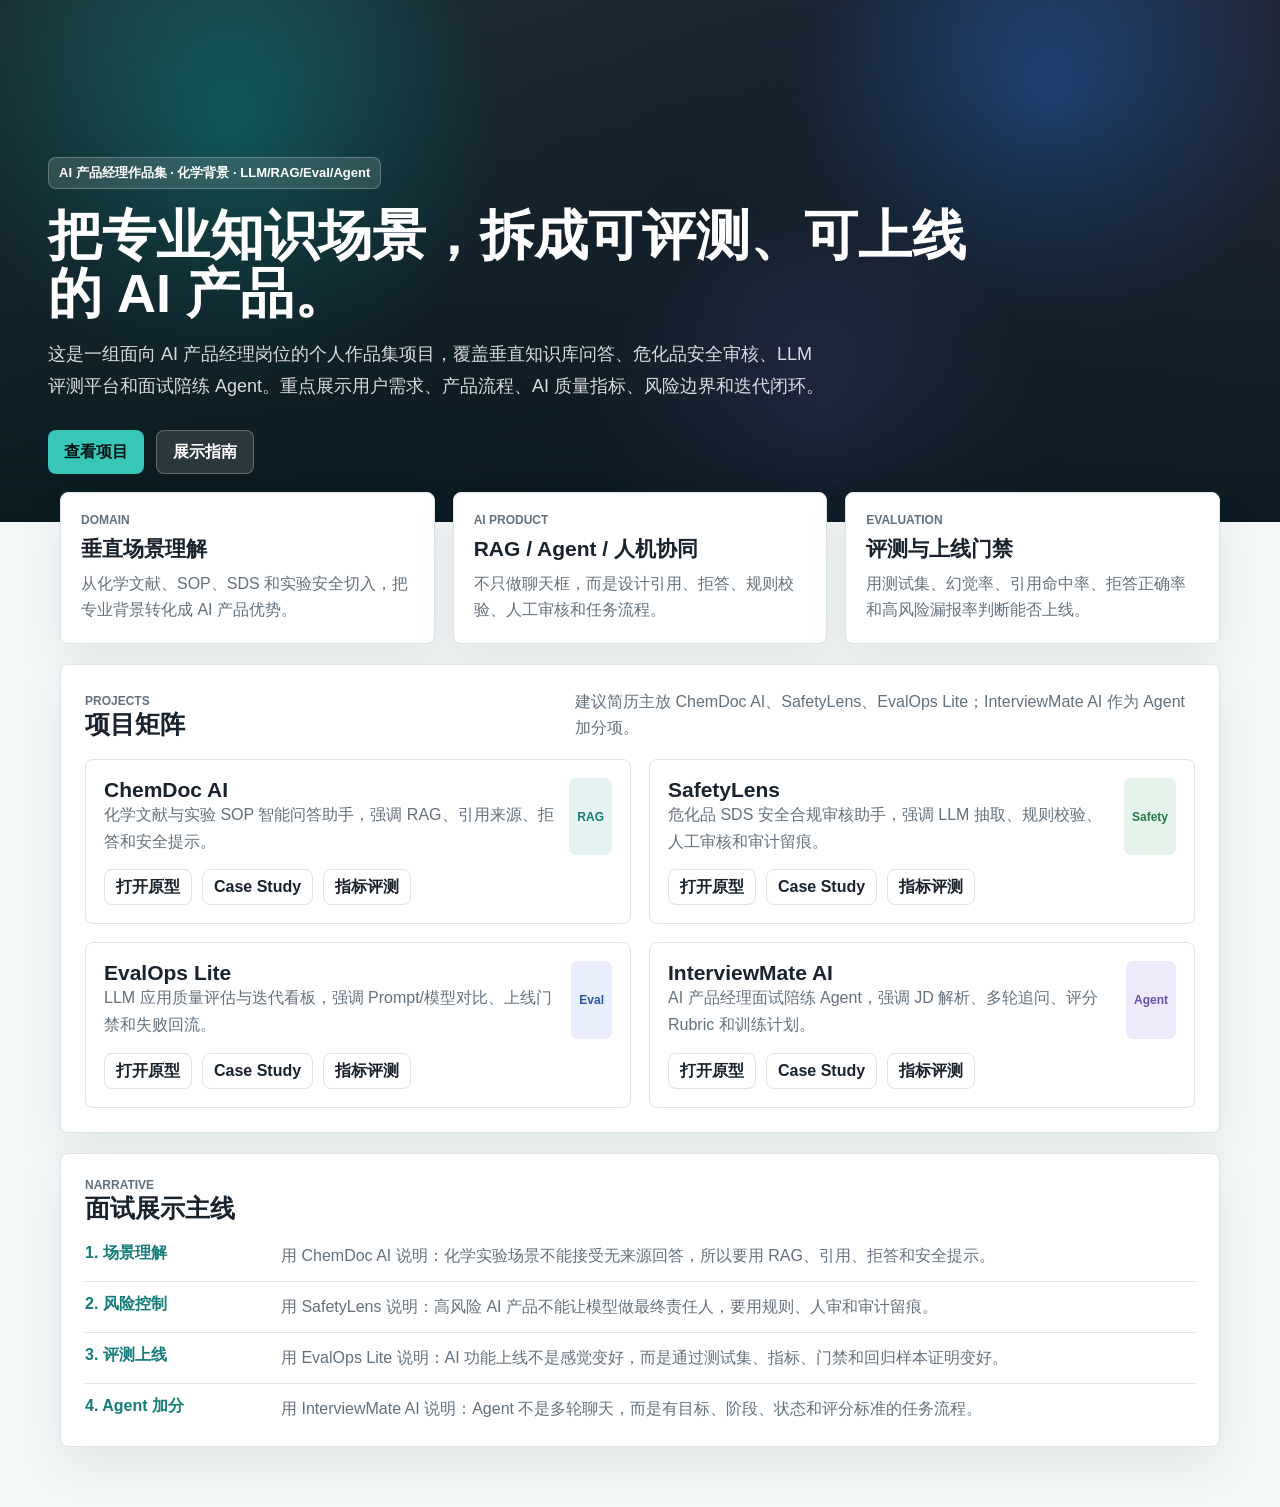
==== index.html @ 28814a7c "Initial AI PM portfolio site" ====
<!doctype html>
<html lang="zh-CN">
  <head>
    <meta charset="utf-8" />
    <meta name="viewport" content="width=device-width, initial-scale=1" />
    <title>AI PM Portfolio</title>
    <style>
      :root {
        --ink: #18232d;
        --muted: #63717d;
        --line: #dce4ea;
        --bg: #f4f7f7;
        --panel: #ffffff;
        --teal: #147d7a;
        --blue: #2857a4;
        --green: #247a4a;
        --violet: #6851a8;
        --amber: #ad6500;
      }

      * {
        box-sizing: border-box;
      }

      body {
        margin: 0;
        color: var(--ink);
        background: var(--bg);
        font-family: Inter, "PingFang SC", "Microsoft YaHei", Arial, sans-serif;
        letter-spacing: 0;
      }

      a {
        color: inherit;
      }

      .hero {
        min-height: 58vh;
        display: grid;
        align-items: end;
        padding: 48px;
        color: #ffffff;
        background:
          linear-gradient(180deg, rgba(9, 26, 31, 0.12), rgba(9, 26, 31, 0.9)),
          radial-gradient(circle at 18% 25%, rgba(20, 125, 122, 0.86), transparent 24%),
          radial-gradient(circle at 82% 18%, rgba(40, 87, 164, 0.78), transparent 22%),
          radial-gradient(circle at 64% 82%, rgba(104, 81, 168, 0.72), transparent 24%),
          linear-gradient(135deg, #1f3338, #1b2634 48%, #2d2b3c);
      }

      .hero-inner {
        width: min(1120px, 100%);
      }

      .badge {
        display: inline-flex;
        min-height: 32px;
        align-items: center;
        border-radius: 8px;
        padding: 0 10px;
        border: 1px solid rgba(255, 255, 255, 0.24);
        background: rgba(255, 255, 255, 0.13);
        font-size: 13px;
        font-weight: 800;
      }

      h1,
      h2,
      h3,
      p {
        margin: 0;
      }

      h1 {
        max-width: 920px;
        margin-top: 18px;
        font-size: 54px;
        line-height: 1.06;
      }

      .lead {
        max-width: 780px;
        margin-top: 16px;
        color: rgba(255, 255, 255, 0.84);
        font-size: 18px;
        line-height: 1.78;
      }

      .hero-actions {
        display: flex;
        flex-wrap: wrap;
        gap: 12px;
        margin-top: 28px;
      }

      .button {
        min-height: 44px;
        display: inline-flex;
        align-items: center;
        justify-content: center;
        border-radius: 8px;
        padding: 0 16px;
        text-decoration: none;
        font-weight: 800;
      }

      .button.primary {
        background: #37c6b7;
        color: #061414;
      }

      .button.secondary {
        background: rgba(255, 255, 255, 0.12);
        border: 1px solid rgba(255, 255, 255, 0.26);
        color: #ffffff;
      }

      .content {
        width: min(1160px, calc(100% - 40px));
        margin: -30px auto 60px;
        display: grid;
        gap: 20px;
      }

      .summary-grid,
      .project-grid {
        display: grid;
        gap: 18px;
      }

      .summary-grid {
        grid-template-columns: repeat(3, minmax(0, 1fr));
      }

      .project-grid {
        grid-template-columns: repeat(2, minmax(0, 1fr));
      }

      .card,
      .section-panel {
        background: var(--panel);
        border: 1px solid var(--line);
        border-radius: 8px;
        box-shadow: 0 18px 45px rgba(31, 45, 61, 0.08);
      }

      .card {
        padding: 20px;
      }

      .label {
        color: var(--muted);
        font-size: 12px;
        font-weight: 900;
        text-transform: uppercase;
      }

      .card strong {
        display: block;
        margin-top: 8px;
        font-size: 21px;
      }

      .card p {
        margin-top: 8px;
        color: var(--muted);
        line-height: 1.62;
      }

      .section-panel {
        padding: 24px;
      }

      .section-head {
        display: flex;
        justify-content: space-between;
        gap: 16px;
        align-items: end;
        margin-bottom: 18px;
      }

      .section-head h2 {
        font-size: 25px;
      }

      .section-head p {
        max-width: 620px;
        color: var(--muted);
        line-height: 1.62;
      }

      .project {
        border: 1px solid var(--line);
        border-radius: 8px;
        padding: 18px;
        display: grid;
        gap: 14px;
      }

      .project h3 {
        font-size: 21px;
      }

      .project p {
        color: var(--muted);
        line-height: 1.68;
      }

      .project-top {
        display: flex;
        justify-content: space-between;
        gap: 12px;
      }

      .pill {
        min-height: 28px;
        display: inline-flex;
        align-items: center;
        border-radius: 7px;
        padding: 0 8px;
        font-size: 12px;
        font-weight: 900;
      }

      .pill.teal { color: var(--teal); background: #e5f4f2; }
      .pill.green { color: var(--green); background: #e5f3eb; }
      .pill.blue { color: var(--blue); background: #e8eefb; }
      .pill.violet { color: var(--violet); background: #eee9fb; }

      .link-row {
        display: flex;
        flex-wrap: wrap;
        gap: 10px;
      }

      .mini-link {
        min-height: 36px;
        display: inline-flex;
        align-items: center;
        border-radius: 8px;
        border: 1px solid var(--line);
        padding: 0 11px;
        text-decoration: none;
        font-weight: 780;
      }

      .mini-link:hover {
        border-color: #8cadf0;
        background: #f2f6ff;
      }

      .timeline {
        display: grid;
        gap: 12px;
      }

      .timeline-row {
        display: grid;
        grid-template-columns: 180px minmax(0, 1fr);
        gap: 16px;
        padding-bottom: 12px;
        border-bottom: 1px solid var(--line);
      }

      .timeline-row:last-child {
        border-bottom: 0;
        padding-bottom: 0;
      }

      .timeline-row strong {
        color: var(--teal);
      }

      .timeline-row p {
        color: var(--muted);
        line-height: 1.62;
      }

      @media (max-width: 900px) {
        .hero {
          padding: 34px 20px;
        }

        h1 {
          font-size: 38px;
        }

        .summary-grid,
        .project-grid {
          grid-template-columns: 1fr;
        }

        .section-head {
          display: grid;
        }
      }

      @media (max-width: 620px) {
        .timeline-row {
          grid-template-columns: 1fr;
        }

        .project-top {
          display: grid;
        }
      }
    </style>
  </head>
  <body>
    <main>
      <section class="hero">
        <div class="hero-inner">
          <div class="badge">AI 产品经理作品集 · 化学背景 · LLM/RAG/Eval/Agent</div>
          <h1>把专业知识场景，拆成可评测、可上线的 AI 产品。</h1>
          <p class="lead">
            这是一组面向 AI 产品经理岗位的个人作品集项目，覆盖垂直知识库问答、危化品安全审核、LLM 评测平台和面试陪练 Agent。重点展示用户需求、产品流程、AI 质量指标、风险边界和迭代闭环。
          </p>
          <div class="hero-actions">
            <a class="button primary" href="#projects">查看项目</a>
            <a class="button secondary" href="./portfolio_presentation_guide.md">展示指南</a>
          </div>
        </div>
      </section>

      <section class="content">
        <div class="summary-grid" aria-label="能力矩阵">
          <article class="card">
            <div class="label">Domain</div>
            <strong>垂直场景理解</strong>
            <p>从化学文献、SOP、SDS 和实验安全切入，把专业背景转化成 AI 产品优势。</p>
          </article>
          <article class="card">
            <div class="label">AI Product</div>
            <strong>RAG / Agent / 人机协同</strong>
            <p>不只做聊天框，而是设计引用、拒答、规则校验、人工审核和任务流程。</p>
          </article>
          <article class="card">
            <div class="label">Evaluation</div>
            <strong>评测与上线门禁</strong>
            <p>用测试集、幻觉率、引用命中率、拒答正确率和高风险漏报率判断能否上线。</p>
          </article>
        </div>

        <section id="projects" class="section-panel">
          <div class="section-head">
            <div>
              <div class="label">Projects</div>
              <h2>项目矩阵</h2>
            </div>
            <p>建议简历主放 ChemDoc AI、SafetyLens、EvalOps Lite；InterviewMate AI 作为 Agent 加分项。</p>
          </div>

          <div class="project-grid">
            <article class="project">
              <div class="project-top">
                <div>
                  <h3>ChemDoc AI</h3>
                  <p>化学文献与实验 SOP 智能问答助手，强调 RAG、引用来源、拒答和安全提示。</p>
                </div>
                <span class="pill teal">RAG</span>
              </div>
              <div class="link-row">
                <a class="mini-link" href="./chemdoc_ai/prototype/">打开原型</a>
                <a class="mini-link" href="./chemdoc_ai/case_study.md">Case Study</a>
                <a class="mini-link" href="./chemdoc_ai/metrics_and_eval.md">指标评测</a>
              </div>
            </article>

            <article class="project">
              <div class="project-top">
                <div>
                  <h3>SafetyLens</h3>
                  <p>危化品 SDS 安全合规审核助手，强调 LLM 抽取、规则校验、人工审核和审计留痕。</p>
                </div>
                <span class="pill green">Safety</span>
              </div>
              <div class="link-row">
                <a class="mini-link" href="./safetylens/prototype/">打开原型</a>
                <a class="mini-link" href="./safetylens/case_study.md">Case Study</a>
                <a class="mini-link" href="./safetylens/metrics_and_eval.md">指标评测</a>
              </div>
            </article>

            <article class="project">
              <div class="project-top">
                <div>
                  <h3>EvalOps Lite</h3>
                  <p>LLM 应用质量评估与迭代看板，强调 Prompt/模型对比、上线门禁和失败回流。</p>
                </div>
                <span class="pill blue">Eval</span>
              </div>
              <div class="link-row">
                <a class="mini-link" href="./evalops_lite/prototype/">打开原型</a>
                <a class="mini-link" href="./evalops_lite/case_study.md">Case Study</a>
                <a class="mini-link" href="./evalops_lite/metrics_and_eval.md">指标评测</a>
              </div>
            </article>

            <article class="project">
              <div class="project-top">
                <div>
                  <h3>InterviewMate AI</h3>
                  <p>AI 产品经理面试陪练 Agent，强调 JD 解析、多轮追问、评分 Rubric 和训练计划。</p>
                </div>
                <span class="pill violet">Agent</span>
              </div>
              <div class="link-row">
                <a class="mini-link" href="./interviewmate_ai/prototype/">打开原型</a>
                <a class="mini-link" href="./interviewmate_ai/case_study.md">Case Study</a>
                <a class="mini-link" href="./interviewmate_ai/metrics_and_eval.md">指标评测</a>
              </div>
            </article>
          </div>
        </section>

        <section class="section-panel">
          <div class="section-head">
            <div>
              <div class="label">Narrative</div>
              <h2>面试展示主线</h2>
            </div>
          </div>
          <div class="timeline">
            <div class="timeline-row">
              <strong>1. 场景理解</strong>
              <p>用 ChemDoc AI 说明：化学实验场景不能接受无来源回答，所以要用 RAG、引用、拒答和安全提示。</p>
            </div>
            <div class="timeline-row">
              <strong>2. 风险控制</strong>
              <p>用 SafetyLens 说明：高风险 AI 产品不能让模型做最终责任人，要用规则、人审和审计留痕。</p>
            </div>
            <div class="timeline-row">
              <strong>3. 评测上线</strong>
              <p>用 EvalOps Lite 说明：AI 功能上线不是感觉变好，而是通过测试集、指标、门禁和回归样本证明变好。</p>
            </div>
            <div class="timeline-row">
              <strong>4. Agent 加分</strong>
              <p>用 InterviewMate AI 说明：Agent 不是多轮聊天，而是有目标、阶段、状态和评分标准的任务流程。</p>
            </div>
          </div>
        </section>
      </section>
    </main>
  </body>
</html>
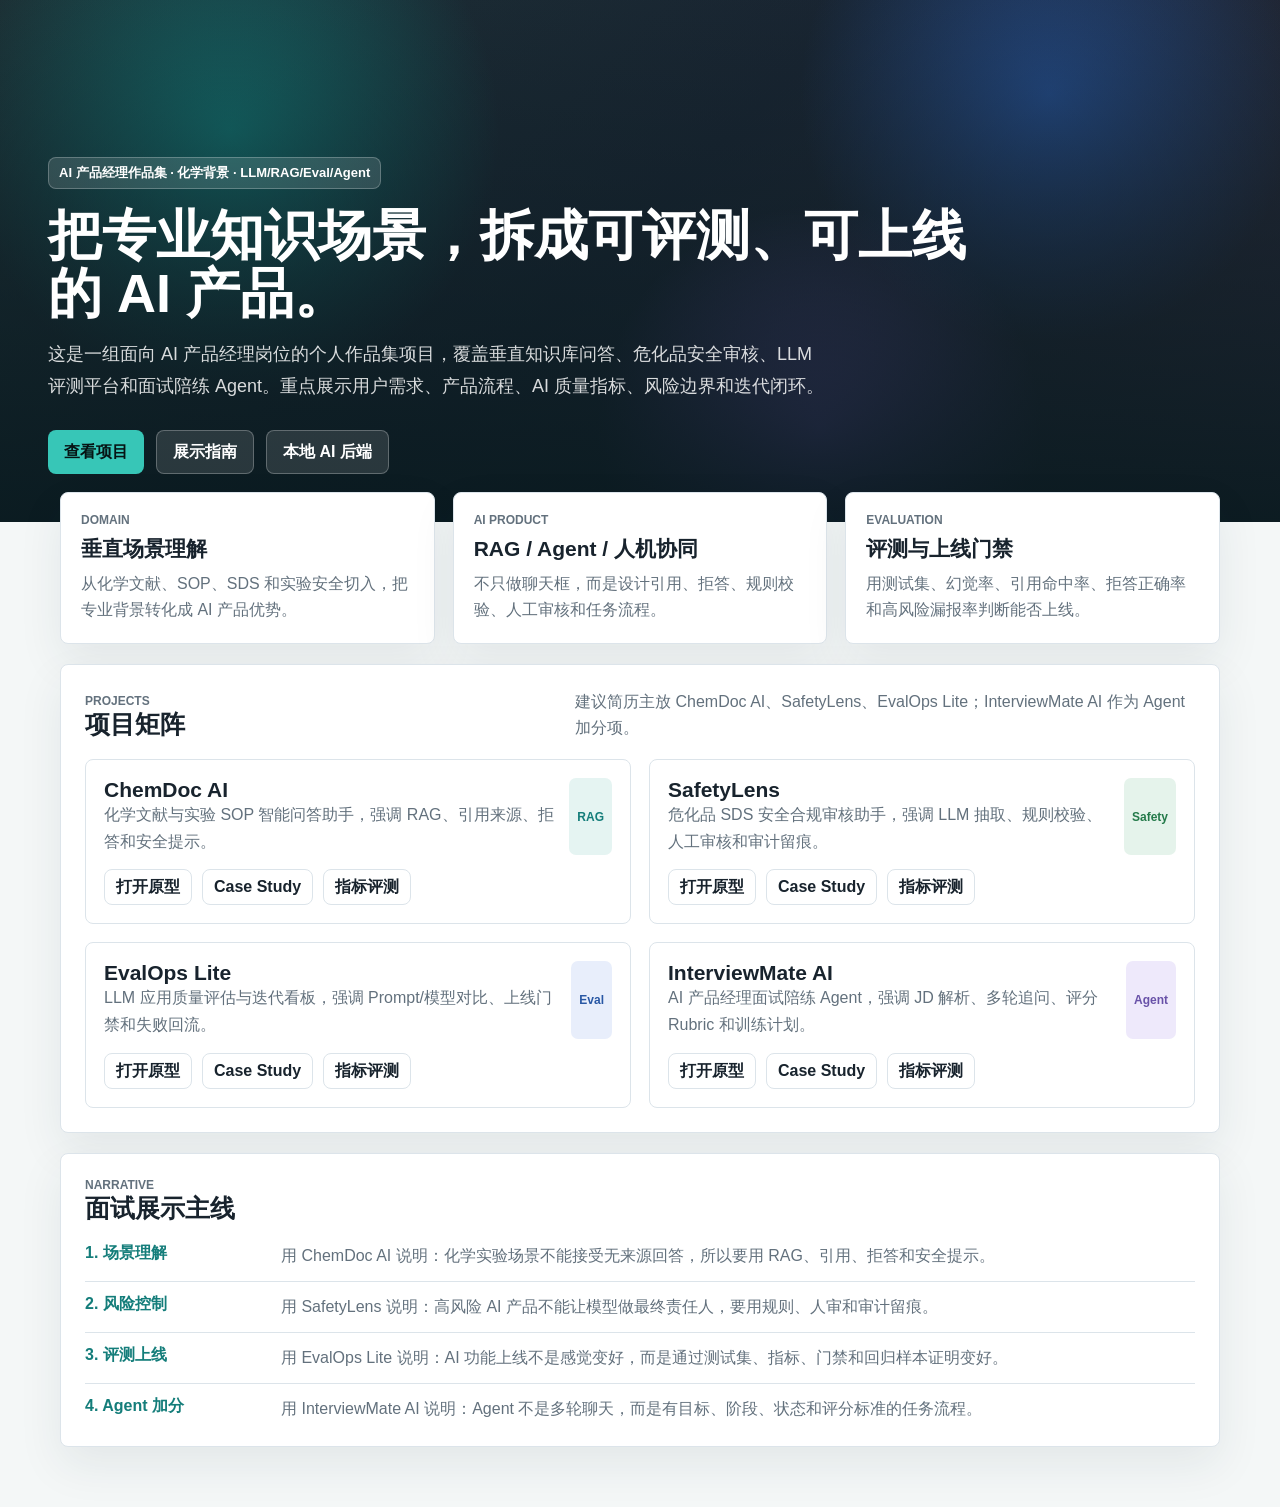
==== commit 6c7b5711: "Add optional local AI backend" ====
--- a/index.html
+++ b/index.html
@@ -318,6 +318,7 @@
           <div class="hero-actions">
             <a class="button primary" href="#projects">查看项目</a>
             <a class="button secondary" href="./portfolio_presentation_guide.md">展示指南</a>
+            <a class="button secondary" href="./backend/README.md">本地 AI 后端</a>
           </div>
         </div>
       </section>
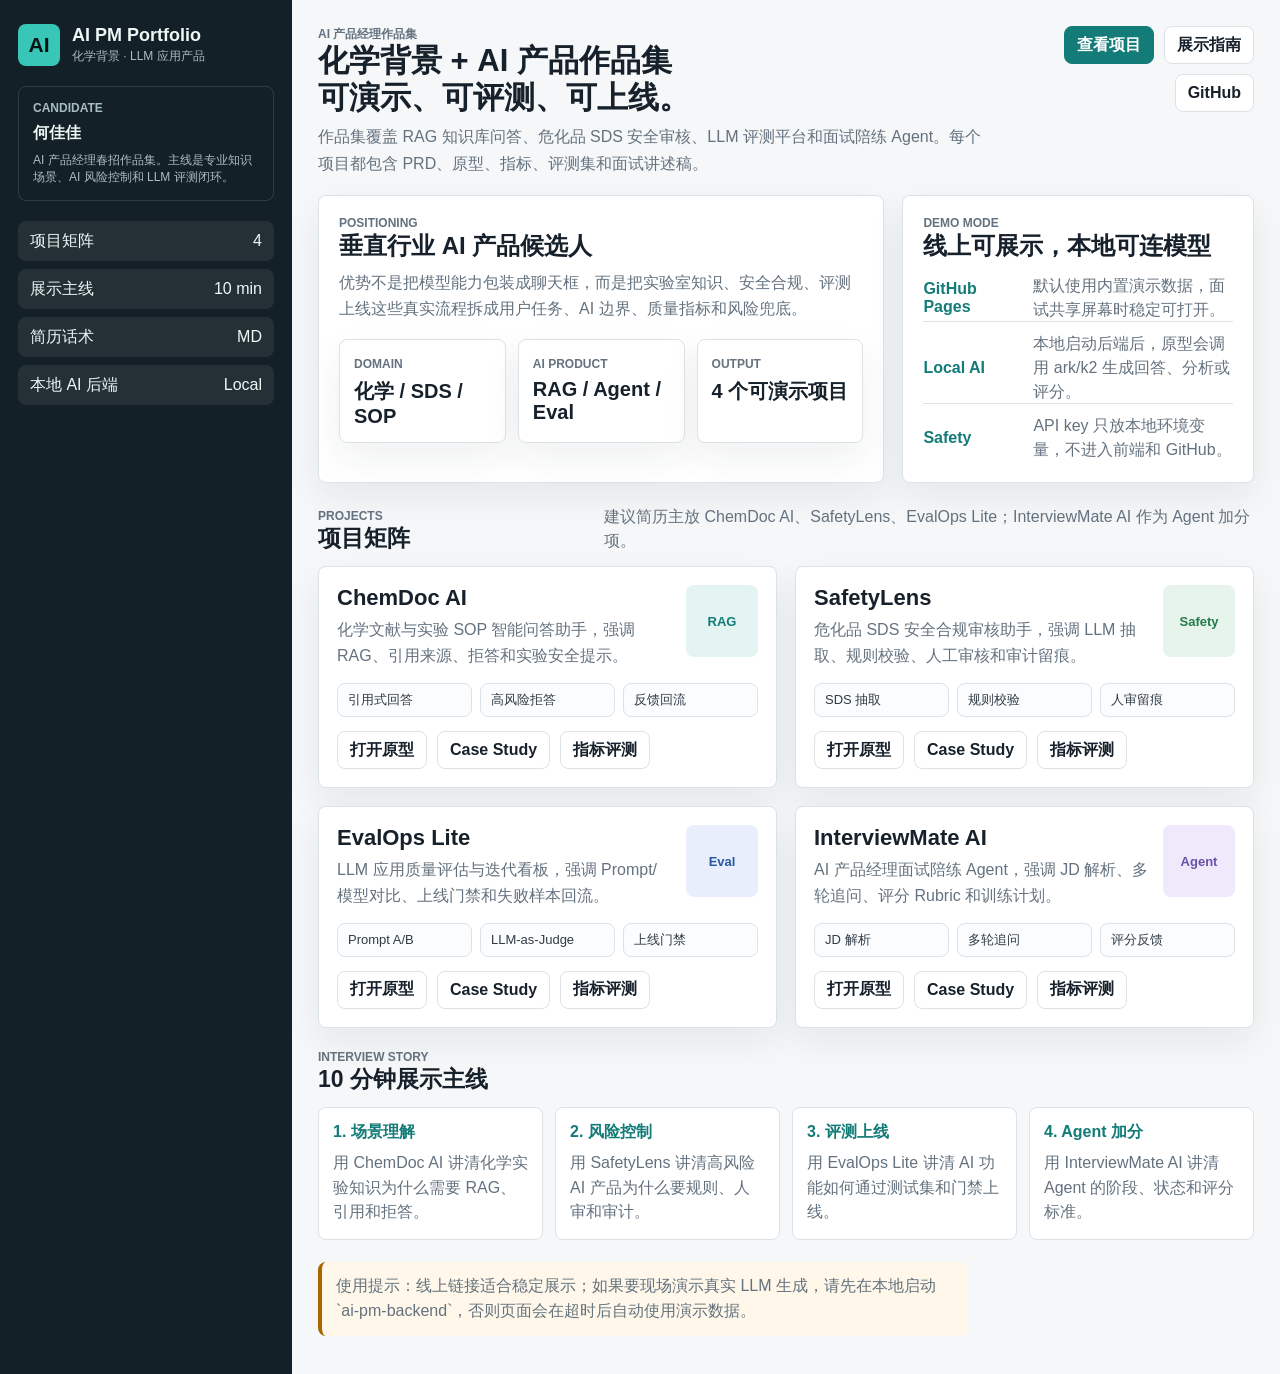
==== commit 530a56a2: "Polish portfolio frontend and AI fallback states" ====
--- a/index.html
+++ b/index.html
@@ -6,16 +6,17 @@
     <title>AI PM Portfolio</title>
     <style>
       :root {
-        --ink: #18232d;
-        --muted: #63717d;
-        --line: #dce4ea;
-        --bg: #f4f7f7;
+        --ink: #17212b;
+        --muted: #64727f;
+        --line: #dbe3e8;
+        --bg: #f5f7f8;
         --panel: #ffffff;
-        --teal: #147d7a;
+        --teal: #137b78;
         --blue: #2857a4;
         --green: #247a4a;
         --violet: #6851a8;
-        --amber: #ad6500;
+        --amber: #a86500;
+        --rose: #b42342;
       }
 
       * {
@@ -32,36 +33,106 @@
 
       a {
         color: inherit;
-      }
-
-      .hero {
-        min-height: 58vh;
-        display: grid;
-        align-items: end;
-        padding: 48px;
-        color: #ffffff;
-        background:
-          linear-gradient(180deg, rgba(9, 26, 31, 0.12), rgba(9, 26, 31, 0.9)),
-          radial-gradient(circle at 18% 25%, rgba(20, 125, 122, 0.86), transparent 24%),
-          radial-gradient(circle at 82% 18%, rgba(40, 87, 164, 0.78), transparent 22%),
-          radial-gradient(circle at 64% 82%, rgba(104, 81, 168, 0.72), transparent 24%),
-          linear-gradient(135deg, #1f3338, #1b2634 48%, #2d2b3c);
-      }
-
-      .hero-inner {
-        width: min(1120px, 100%);
-      }
-
-      .badge {
-        display: inline-flex;
-        min-height: 32px;
+        text-decoration: none;
+      }
+
+      .shell {
+        min-height: 100vh;
+        display: grid;
+        grid-template-columns: 292px minmax(0, 1fr);
+      }
+
+      .sidebar {
+        background: #132027;
+        color: #eef6f5;
+        padding: 24px 18px;
+        display: grid;
+        align-content: start;
+        gap: 20px;
+      }
+
+      .brand {
+        display: flex;
+        gap: 12px;
         align-items: center;
-        border-radius: 8px;
-        padding: 0 10px;
-        border: 1px solid rgba(255, 255, 255, 0.24);
-        background: rgba(255, 255, 255, 0.13);
-        font-size: 13px;
-        font-weight: 800;
+      }
+
+      .brand-mark {
+        width: 42px;
+        height: 42px;
+        border-radius: 8px;
+        display: grid;
+        place-items: center;
+        background: #37c6b7;
+        color: #071414;
+        font-size: 21px;
+        font-weight: 900;
+      }
+
+      .brand strong {
+        display: block;
+        font-size: 18px;
+      }
+
+      .brand span,
+      .sidebar p {
+        color: #a9bdc2;
+        font-size: 12px;
+      }
+
+      .side-card {
+        border: 1px solid rgba(255, 255, 255, 0.13);
+        border-radius: 8px;
+        padding: 14px;
+      }
+
+      .side-card h2 {
+        margin: 8px 0 8px;
+        font-size: 16px;
+      }
+
+      .label {
+        color: var(--muted);
+        font-size: 12px;
+        font-weight: 850;
+        text-transform: uppercase;
+      }
+
+      .sidebar .label {
+        color: #a9bdc2;
+      }
+
+      .side-links {
+        display: grid;
+        gap: 8px;
+      }
+
+      .side-link {
+        min-height: 40px;
+        display: flex;
+        align-items: center;
+        justify-content: space-between;
+        border-radius: 8px;
+        padding: 0 12px;
+        background: rgba(255, 255, 255, 0.07);
+        color: #eef6f5;
+      }
+
+      .side-link:hover {
+        background: rgba(55, 198, 183, 0.18);
+      }
+
+      .main {
+        min-width: 0;
+        padding: 26px;
+      }
+
+      .topbar {
+        display: flex;
+        justify-content: space-between;
+        align-items: flex-start;
+        gap: 18px;
+        margin-bottom: 18px;
       }
 
       h1,
@@ -72,160 +143,204 @@
       }
 
       h1 {
-        max-width: 920px;
-        margin-top: 18px;
-        font-size: 54px;
-        line-height: 1.06;
-      }
-
-      .lead {
+        font-size: 31px;
+        line-height: 1.18;
+        max-width: 820px;
+      }
+
+      h1 span {
+        display: block;
+      }
+
+      .subtitle {
         max-width: 780px;
-        margin-top: 16px;
-        color: rgba(255, 255, 255, 0.84);
-        font-size: 18px;
-        line-height: 1.78;
-      }
-
-      .hero-actions {
+        margin-top: 8px;
+        color: var(--muted);
+        line-height: 1.65;
+      }
+
+      .actions {
         display: flex;
         flex-wrap: wrap;
-        gap: 12px;
-        margin-top: 28px;
-      }
-
-      .button {
-        min-height: 44px;
+        gap: 10px;
+        justify-content: flex-end;
+      }
+
+      .button,
+      .mini-link {
+        min-height: 38px;
         display: inline-flex;
         align-items: center;
         justify-content: center;
-        border-radius: 8px;
-        padding: 0 16px;
-        text-decoration: none;
-        font-weight: 800;
+        border: 1px solid var(--line);
+        border-radius: 8px;
+        padding: 0 12px;
+        background: var(--panel);
+        font-weight: 760;
       }
 
       .button.primary {
-        background: #37c6b7;
-        color: #061414;
-      }
-
-      .button.secondary {
-        background: rgba(255, 255, 255, 0.12);
-        border: 1px solid rgba(255, 255, 255, 0.26);
+        background: var(--teal);
+        border-color: var(--teal);
         color: #ffffff;
       }
 
-      .content {
-        width: min(1160px, calc(100% - 40px));
-        margin: -30px auto 60px;
-        display: grid;
-        gap: 20px;
-      }
-
-      .summary-grid,
-      .project-grid {
+      .button:hover,
+      .mini-link:hover {
+        border-color: #8fcac5;
+        background: #f0fbfa;
+      }
+
+      .grid {
         display: grid;
         gap: 18px;
       }
 
-      .summary-grid {
-        grid-template-columns: repeat(3, minmax(0, 1fr));
-      }
-
-      .project-grid {
-        grid-template-columns: repeat(2, minmax(0, 1fr));
-      }
-
-      .card,
-      .section-panel {
+      .overview {
+        grid-template-columns: 1.45fr 0.9fr;
+        align-items: stretch;
+      }
+
+      .panel,
+      .project-card,
+      .metric-card {
         background: var(--panel);
         border: 1px solid var(--line);
         border-radius: 8px;
-        box-shadow: 0 18px 45px rgba(31, 45, 61, 0.08);
-      }
-
-      .card {
+        box-shadow: 0 14px 36px rgba(31, 45, 61, 0.07);
+      }
+
+      .panel {
         padding: 20px;
       }
 
-      .label {
+      .profile-line {
+        display: grid;
+        grid-template-columns: repeat(3, minmax(0, 1fr));
+        gap: 12px;
+        margin-top: 16px;
+      }
+
+      .metric-card {
+        padding: 14px;
+      }
+
+      .metric-card strong {
+        display: block;
+        margin-top: 6px;
+        font-size: 20px;
+      }
+
+      .metric-card span {
         color: var(--muted);
         font-size: 12px;
-        font-weight: 900;
+        font-weight: 850;
         text-transform: uppercase;
       }
 
-      .card strong {
-        display: block;
-        margin-top: 8px;
-        font-size: 21px;
-      }
-
-      .card p {
-        margin-top: 8px;
+      .status-list {
+        display: grid;
+        gap: 10px;
+        margin-top: 12px;
+      }
+
+      .status-row {
+        display: grid;
+        grid-template-columns: 98px minmax(0, 1fr);
+        gap: 12px;
+        min-height: 42px;
+        align-items: center;
+        border-bottom: 1px solid var(--line);
+      }
+
+      .status-row:last-child {
+        border-bottom: 0;
+      }
+
+      .status-row strong {
+        color: var(--teal);
+      }
+
+      .status-row p {
         color: var(--muted);
-        line-height: 1.62;
-      }
-
-      .section-panel {
-        padding: 24px;
+        line-height: 1.48;
       }
 
       .section-head {
         display: flex;
         justify-content: space-between;
-        gap: 16px;
         align-items: end;
-        margin-bottom: 18px;
+        gap: 18px;
+        margin: 22px 0 12px;
       }
 
       .section-head h2 {
-        font-size: 25px;
+        font-size: 23px;
       }
 
       .section-head p {
-        max-width: 620px;
+        max-width: 650px;
+        color: var(--muted);
+        line-height: 1.55;
+      }
+
+      .project-grid {
+        grid-template-columns: repeat(2, minmax(0, 1fr));
+      }
+
+      .project-card {
+        padding: 18px;
+        display: grid;
+        gap: 14px;
+      }
+
+      .project-top {
+        display: grid;
+        grid-template-columns: minmax(0, 1fr) 72px;
+        gap: 14px;
+      }
+
+      .project-card h3 {
+        font-size: 22px;
+      }
+
+      .project-card p {
         color: var(--muted);
         line-height: 1.62;
-      }
-
-      .project {
+        margin-top: 6px;
+      }
+
+      .badge {
+        height: 72px;
+        border-radius: 8px;
+        display: grid;
+        place-items: center;
+        font-size: 13px;
+        font-weight: 900;
+      }
+
+      .badge.teal { color: var(--teal); background: #e3f4f2; }
+      .badge.green { color: var(--green); background: #e6f4ec; }
+      .badge.blue { color: var(--blue); background: #e8eefb; }
+      .badge.violet { color: var(--violet); background: #eee9fb; }
+
+      .feature-list {
+        display: grid;
+        grid-template-columns: repeat(3, minmax(0, 1fr));
+        gap: 8px;
+      }
+
+      .feature {
+        min-height: 34px;
         border: 1px solid var(--line);
         border-radius: 8px;
-        padding: 18px;
-        display: grid;
-        gap: 14px;
-      }
-
-      .project h3 {
-        font-size: 21px;
-      }
-
-      .project p {
-        color: var(--muted);
-        line-height: 1.68;
-      }
-
-      .project-top {
         display: flex;
-        justify-content: space-between;
-        gap: 12px;
-      }
-
-      .pill {
-        min-height: 28px;
-        display: inline-flex;
         align-items: center;
-        border-radius: 7px;
-        padding: 0 8px;
-        font-size: 12px;
-        font-weight: 900;
-      }
-
-      .pill.teal { color: var(--teal); background: #e5f4f2; }
-      .pill.green { color: var(--green); background: #e5f3eb; }
-      .pill.blue { color: var(--blue); background: #e8eefb; }
-      .pill.violet { color: var(--violet); background: #eee9fb; }
+        padding: 0 10px;
+        color: #2f3b45;
+        background: #fbfcfd;
+        font-size: 13px;
+      }
 
       .link-row {
         display: flex;
@@ -233,116 +348,173 @@
         gap: 10px;
       }
 
-      .mini-link {
-        min-height: 36px;
-        display: inline-flex;
-        align-items: center;
-        border-radius: 8px;
+      .demo-note {
+        border-left: 4px solid var(--amber);
+        background: #fff8ea;
+        color: #624000;
+        padding: 12px 14px;
+        border-radius: 8px;
+        line-height: 1.55;
+      }
+
+      .narrative {
+        display: grid;
+        grid-template-columns: repeat(4, minmax(0, 1fr));
+        gap: 12px;
+      }
+
+      .step {
         border: 1px solid var(--line);
-        padding: 0 11px;
-        text-decoration: none;
-        font-weight: 780;
-      }
-
-      .mini-link:hover {
-        border-color: #8cadf0;
-        background: #f2f6ff;
-      }
-
-      .timeline {
-        display: grid;
-        gap: 12px;
-      }
-
-      .timeline-row {
-        display: grid;
-        grid-template-columns: 180px minmax(0, 1fr);
-        gap: 16px;
-        padding-bottom: 12px;
-        border-bottom: 1px solid var(--line);
-      }
-
-      .timeline-row:last-child {
-        border-bottom: 0;
-        padding-bottom: 0;
-      }
-
-      .timeline-row strong {
+        border-radius: 8px;
+        padding: 14px;
+        background: var(--panel);
+      }
+
+      .step strong {
+        display: block;
         color: var(--teal);
-      }
-
-      .timeline-row p {
+        margin-bottom: 8px;
+      }
+
+      .step p {
         color: var(--muted);
-        line-height: 1.62;
-      }
-
-      @media (max-width: 900px) {
-        .hero {
-          padding: 34px 20px;
-        }
-
-        h1 {
-          font-size: 38px;
-        }
-
-        .summary-grid,
-        .project-grid {
+        line-height: 1.55;
+      }
+
+      @media (max-width: 1080px) {
+        .shell {
           grid-template-columns: 1fr;
         }
 
+        .sidebar {
+          display: none;
+        }
+
+        .overview,
+        .project-grid,
+        .narrative {
+          grid-template-columns: 1fr;
+        }
+      }
+
+      @media (max-width: 680px) {
+        .main {
+          padding: 18px;
+        }
+
+        .topbar,
         .section-head {
           display: grid;
         }
-      }
-
-      @media (max-width: 620px) {
-        .timeline-row {
+
+        .actions {
+          justify-content: flex-start;
+        }
+
+        h1 {
+          font-size: 26px;
+        }
+
+        .profile-line,
+        .feature-list {
           grid-template-columns: 1fr;
         }
 
         .project-top {
-          display: grid;
+          grid-template-columns: 1fr;
+        }
+
+        .badge {
+          height: 42px;
         }
       }
     </style>
   </head>
   <body>
-    <main>
-      <section class="hero">
-        <div class="hero-inner">
-          <div class="badge">AI 产品经理作品集 · 化学背景 · LLM/RAG/Eval/Agent</div>
-          <h1>把专业知识场景，拆成可评测、可上线的 AI 产品。</h1>
-          <p class="lead">
-            这是一组面向 AI 产品经理岗位的个人作品集项目，覆盖垂直知识库问答、危化品安全审核、LLM 评测平台和面试陪练 Agent。重点展示用户需求、产品流程、AI 质量指标、风险边界和迭代闭环。
-          </p>
-          <div class="hero-actions">
-            <a class="button primary" href="#projects">查看项目</a>
-            <a class="button secondary" href="./portfolio_presentation_guide.md">展示指南</a>
-            <a class="button secondary" href="./backend/README.md">本地 AI 后端</a>
+    <div class="shell">
+      <aside class="sidebar">
+        <div class="brand">
+          <div class="brand-mark">AI</div>
+          <div>
+            <strong>AI PM Portfolio</strong>
+            <span>化学背景 · LLM 应用产品</span>
           </div>
         </div>
-      </section>
-
-      <section class="content">
-        <div class="summary-grid" aria-label="能力矩阵">
-          <article class="card">
-            <div class="label">Domain</div>
-            <strong>垂直场景理解</strong>
-            <p>从化学文献、SOP、SDS 和实验安全切入，把专业背景转化成 AI 产品优势。</p>
+
+        <section class="side-card">
+          <div class="label">Candidate</div>
+          <h2>何佳佳</h2>
+          <p>AI 产品经理春招作品集。主线是专业知识场景、AI 风险控制和 LLM 评测闭环。</p>
+        </section>
+
+        <nav class="side-links" aria-label="项目导航">
+          <a class="side-link" href="#projects">项目矩阵 <span>4</span></a>
+          <a class="side-link" href="#story">展示主线 <span>10 min</span></a>
+          <a class="side-link" href="./resume_snippets.md">简历话术 <span>MD</span></a>
+          <a class="side-link" href="./backend/README.md">本地 AI 后端 <span>Local</span></a>
+        </nav>
+      </aside>
+
+      <main class="main">
+        <header class="topbar">
+          <div>
+            <div class="label">AI 产品经理作品集</div>
+            <h1>化学背景 + AI 产品作品集<span>可演示、可评测、可上线。</span></h1>
+            <p class="subtitle">
+              作品集覆盖 RAG 知识库问答、危化品 SDS 安全审核、LLM 评测平台和面试陪练 Agent。每个项目都包含 PRD、原型、指标、评测集和面试讲述稿。
+            </p>
+          </div>
+          <div class="actions">
+            <a class="button primary" href="#projects">查看项目</a>
+            <a class="button" href="./portfolio_presentation_guide.md">展示指南</a>
+            <a class="button" href="https://github.com/betep114511/ai-pm-portfolio">GitHub</a>
+          </div>
+        </header>
+
+        <section class="grid overview">
+          <article class="panel">
+            <div class="label">Positioning</div>
+            <h2>垂直行业 AI 产品候选人</h2>
+            <p class="subtitle">
+              优势不是把模型能力包装成聊天框，而是把实验室知识、安全合规、评测上线这些真实流程拆成用户任务、AI 边界、质量指标和风险兜底。
+            </p>
+            <div class="profile-line">
+              <div class="metric-card">
+                <span>Domain</span>
+                <strong>化学 / SDS / SOP</strong>
+              </div>
+              <div class="metric-card">
+                <span>AI Product</span>
+                <strong>RAG / Agent / Eval</strong>
+              </div>
+              <div class="metric-card">
+                <span>Output</span>
+                <strong>4 个可演示项目</strong>
+              </div>
+            </div>
           </article>
-          <article class="card">
-            <div class="label">AI Product</div>
-            <strong>RAG / Agent / 人机协同</strong>
-            <p>不只做聊天框，而是设计引用、拒答、规则校验、人工审核和任务流程。</p>
+
+          <article class="panel">
+            <div class="label">Demo Mode</div>
+            <h2>线上可展示，本地可连模型</h2>
+            <div class="status-list">
+              <div class="status-row">
+                <strong>GitHub Pages</strong>
+                <p>默认使用内置演示数据，面试共享屏幕时稳定可打开。</p>
+              </div>
+              <div class="status-row">
+                <strong>Local AI</strong>
+                <p>本地启动后端后，原型会调用 ark/k2 生成回答、分析或评分。</p>
+              </div>
+              <div class="status-row">
+                <strong>Safety</strong>
+                <p>API key 只放本地环境变量，不进入前端和 GitHub。</p>
+              </div>
+            </div>
           </article>
-          <article class="card">
-            <div class="label">Evaluation</div>
-            <strong>评测与上线门禁</strong>
-            <p>用测试集、幻觉率、引用命中率、拒答正确率和高风险漏报率判断能否上线。</p>
-          </article>
-        </div>
-
-        <section id="projects" class="section-panel">
+        </section>
+
+        <section id="projects">
           <div class="section-head">
             <div>
               <div class="label">Projects</div>
@@ -351,14 +523,19 @@
             <p>建议简历主放 ChemDoc AI、SafetyLens、EvalOps Lite；InterviewMate AI 作为 Agent 加分项。</p>
           </div>
 
-          <div class="project-grid">
-            <article class="project">
+          <div class="grid project-grid">
+            <article class="project-card">
               <div class="project-top">
                 <div>
                   <h3>ChemDoc AI</h3>
-                  <p>化学文献与实验 SOP 智能问答助手，强调 RAG、引用来源、拒答和安全提示。</p>
+                  <p>化学文献与实验 SOP 智能问答助手，强调 RAG、引用来源、拒答和实验安全提示。</p>
                 </div>
-                <span class="pill teal">RAG</span>
+                <div class="badge teal">RAG</div>
+              </div>
+              <div class="feature-list">
+                <div class="feature">引用式回答</div>
+                <div class="feature">高风险拒答</div>
+                <div class="feature">反馈回流</div>
               </div>
               <div class="link-row">
                 <a class="mini-link" href="./chemdoc_ai/prototype/">打开原型</a>
@@ -367,13 +544,18 @@
               </div>
             </article>
 
-            <article class="project">
+            <article class="project-card">
               <div class="project-top">
                 <div>
                   <h3>SafetyLens</h3>
                   <p>危化品 SDS 安全合规审核助手，强调 LLM 抽取、规则校验、人工审核和审计留痕。</p>
                 </div>
-                <span class="pill green">Safety</span>
+                <div class="badge green">Safety</div>
+              </div>
+              <div class="feature-list">
+                <div class="feature">SDS 抽取</div>
+                <div class="feature">规则校验</div>
+                <div class="feature">人审留痕</div>
               </div>
               <div class="link-row">
                 <a class="mini-link" href="./safetylens/prototype/">打开原型</a>
@@ -382,13 +564,18 @@
               </div>
             </article>
 
-            <article class="project">
+            <article class="project-card">
               <div class="project-top">
                 <div>
                   <h3>EvalOps Lite</h3>
-                  <p>LLM 应用质量评估与迭代看板，强调 Prompt/模型对比、上线门禁和失败回流。</p>
+                  <p>LLM 应用质量评估与迭代看板，强调 Prompt/模型对比、上线门禁和失败样本回流。</p>
                 </div>
-                <span class="pill blue">Eval</span>
+                <div class="badge blue">Eval</div>
+              </div>
+              <div class="feature-list">
+                <div class="feature">Prompt A/B</div>
+                <div class="feature">LLM-as-Judge</div>
+                <div class="feature">上线门禁</div>
               </div>
               <div class="link-row">
                 <a class="mini-link" href="./evalops_lite/prototype/">打开原型</a>
@@ -397,13 +584,18 @@
               </div>
             </article>
 
-            <article class="project">
+            <article class="project-card">
               <div class="project-top">
                 <div>
                   <h3>InterviewMate AI</h3>
                   <p>AI 产品经理面试陪练 Agent，强调 JD 解析、多轮追问、评分 Rubric 和训练计划。</p>
                 </div>
-                <span class="pill violet">Agent</span>
+                <div class="badge violet">Agent</div>
+              </div>
+              <div class="feature-list">
+                <div class="feature">JD 解析</div>
+                <div class="feature">多轮追问</div>
+                <div class="feature">评分反馈</div>
               </div>
               <div class="link-row">
                 <a class="mini-link" href="./interviewmate_ai/prototype/">打开原型</a>
@@ -414,33 +606,39 @@
           </div>
         </section>
 
-        <section class="section-panel">
+        <section id="story">
           <div class="section-head">
             <div>
-              <div class="label">Narrative</div>
-              <h2>面试展示主线</h2>
+              <div class="label">Interview Story</div>
+              <h2>10 分钟展示主线</h2>
             </div>
           </div>
-          <div class="timeline">
-            <div class="timeline-row">
+          <div class="narrative">
+            <div class="step">
               <strong>1. 场景理解</strong>
-              <p>用 ChemDoc AI 说明：化学实验场景不能接受无来源回答，所以要用 RAG、引用、拒答和安全提示。</p>
-            </div>
-            <div class="timeline-row">
+              <p>用 ChemDoc AI 讲清化学实验知识为什么需要 RAG、引用和拒答。</p>
+            </div>
+            <div class="step">
               <strong>2. 风险控制</strong>
-              <p>用 SafetyLens 说明：高风险 AI 产品不能让模型做最终责任人，要用规则、人审和审计留痕。</p>
-            </div>
-            <div class="timeline-row">
+              <p>用 SafetyLens 讲清高风险 AI 产品为什么要规则、人审和审计。</p>
+            </div>
+            <div class="step">
               <strong>3. 评测上线</strong>
-              <p>用 EvalOps Lite 说明：AI 功能上线不是感觉变好，而是通过测试集、指标、门禁和回归样本证明变好。</p>
-            </div>
-            <div class="timeline-row">
+              <p>用 EvalOps Lite 讲清 AI 功能如何通过测试集和门禁上线。</p>
+            </div>
+            <div class="step">
               <strong>4. Agent 加分</strong>
-              <p>用 InterviewMate AI 说明：Agent 不是多轮聊天，而是有目标、阶段、状态和评分标准的任务流程。</p>
+              <p>用 InterviewMate AI 讲清 Agent 的阶段、状态和评分标准。</p>
             </div>
           </div>
         </section>
-      </section>
-    </main>
+
+        <section class="section-head">
+          <p class="demo-note">
+            使用提示：线上链接适合稳定展示；如果要现场演示真实 LLM 生成，请先在本地启动 `ai-pm-backend`，否则页面会在超时后自动使用演示数据。
+          </p>
+        </section>
+      </main>
+    </div>
   </body>
 </html>
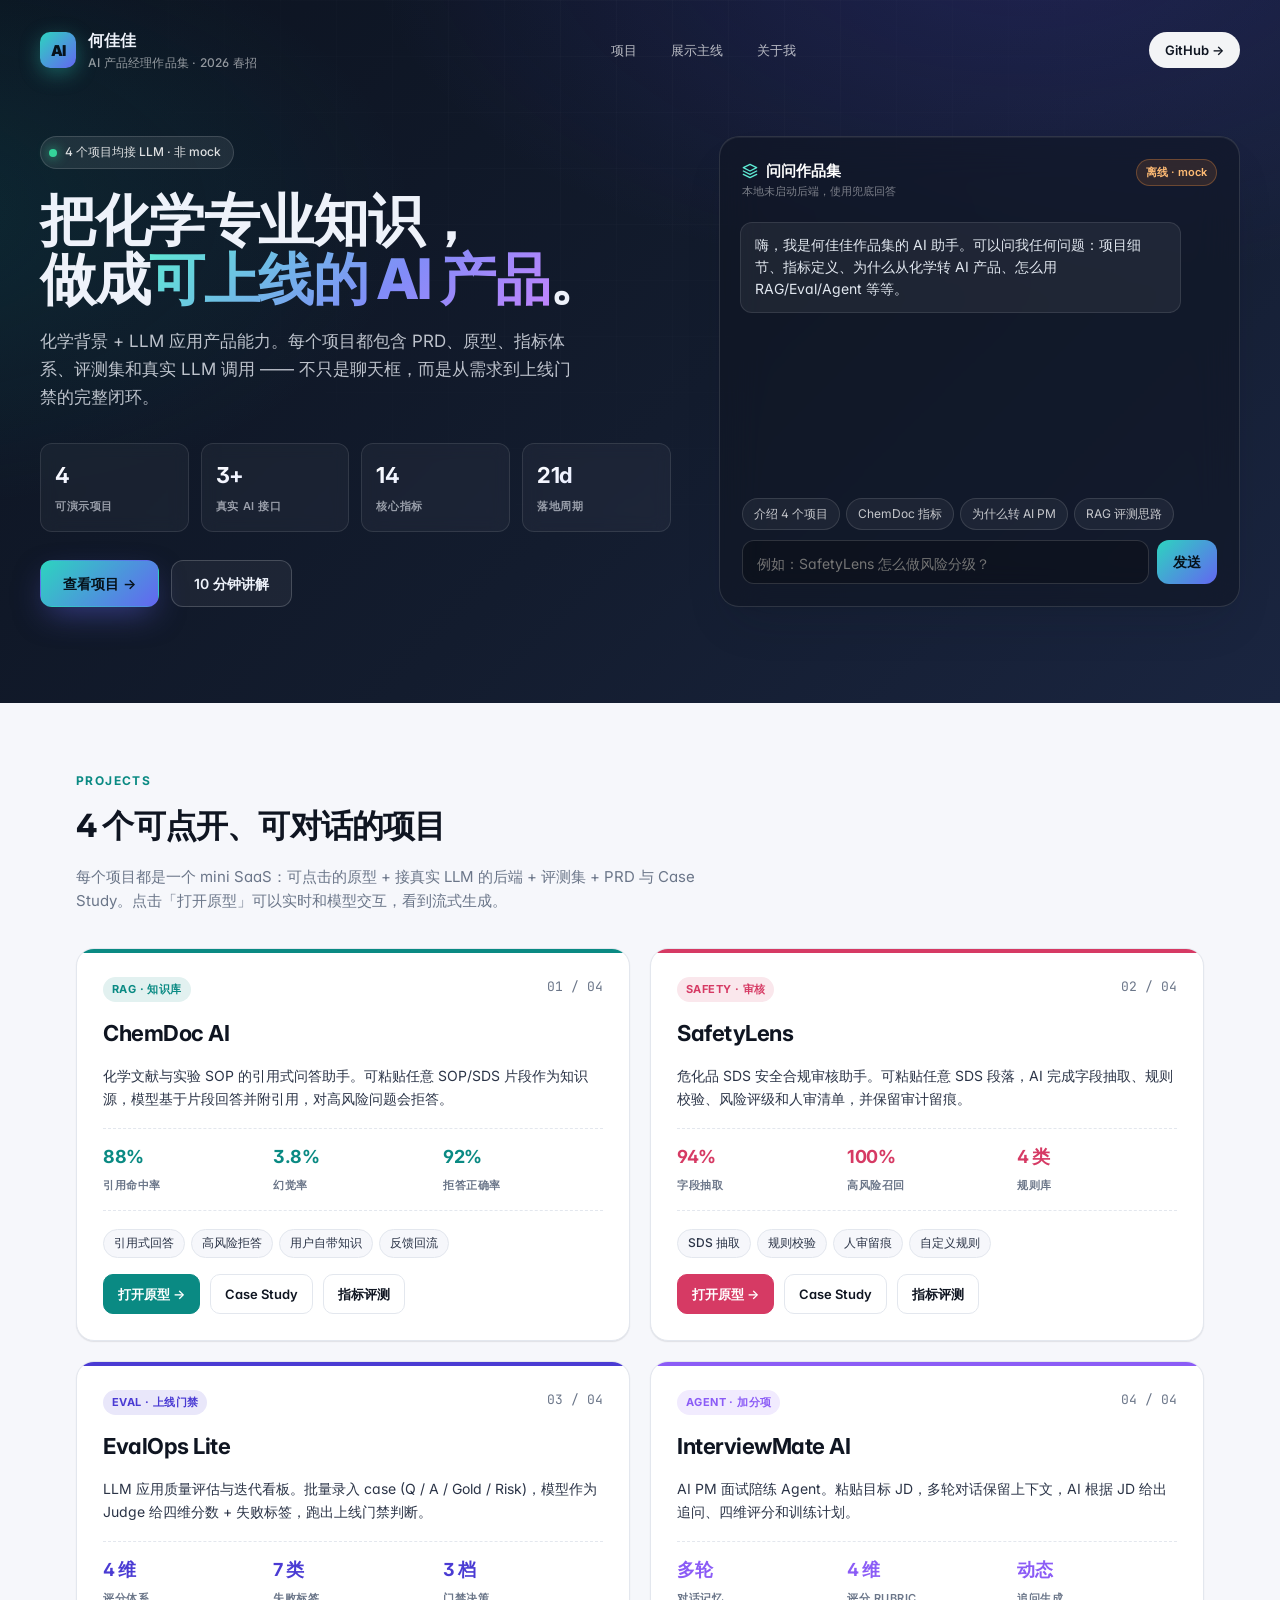
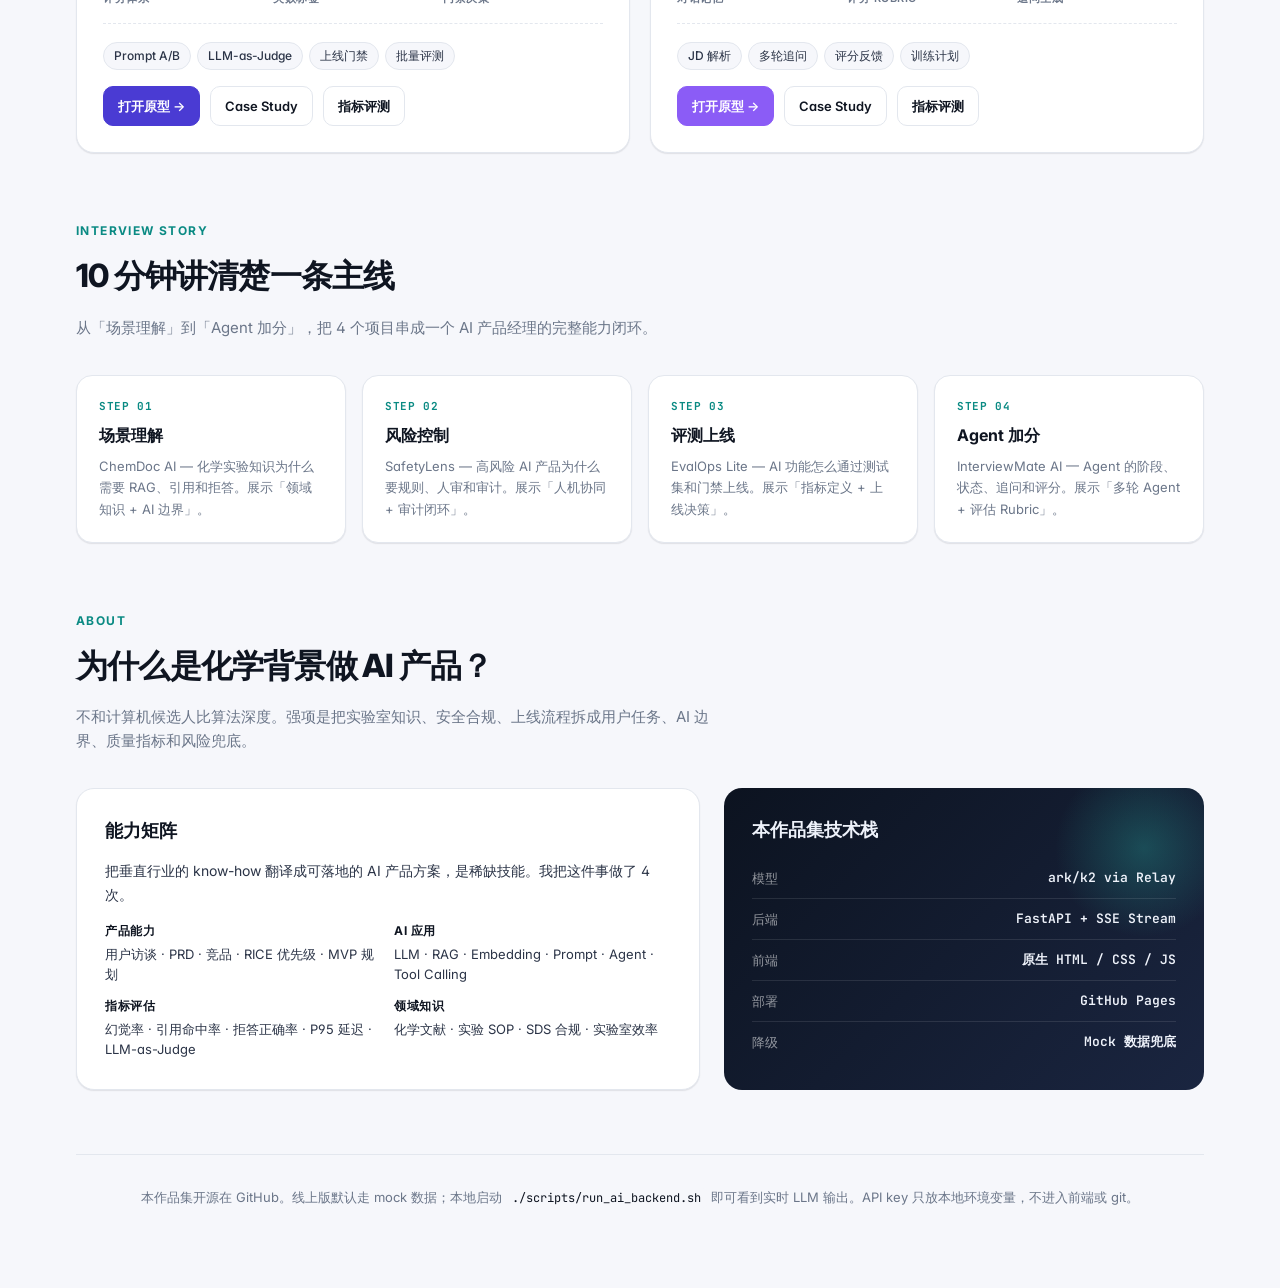
==== commit 17112c33: "Overhaul portfolio UI and wire real LLM end-to-end - Backend: add streaming SSE endpoints (portfolio" ====
--- a/index.html
+++ b/index.html
@@ -3,642 +3,1016 @@
   <head>
     <meta charset="utf-8" />
     <meta name="viewport" content="width=device-width, initial-scale=1" />
-    <title>AI PM Portfolio</title>
+    <title>何佳佳 · AI 产品经理作品集</title>
+    <meta name="description" content="化学背景转 AI 产品的作品集 — RAG、Eval、Agent、安全审核，每个项目都接真实 LLM。" />
+    <link rel="preconnect" href="https://fonts.googleapis.com" />
+    <link rel="preconnect" href="https://fonts.gstatic.com" crossorigin />
+    <link href="https://fonts.googleapis.com/css2?family=Inter:wght@400;500;600;700;800&family=JetBrains+Mono:wght@400;600&display=swap" rel="stylesheet" />
     <style>
       :root {
-        --ink: #17212b;
-        --muted: #64727f;
-        --line: #dbe3e8;
-        --bg: #f5f7f8;
+        --ink: #0f1521;
+        --ink-soft: #2b3447;
+        --muted: #6b7689;
+        --line: #e3e7ee;
+        --line-strong: #c9d0dc;
+        --bg: #f6f7fb;
         --panel: #ffffff;
-        --teal: #137b78;
-        --blue: #2857a4;
-        --green: #247a4a;
-        --violet: #6851a8;
-        --amber: #a86500;
-        --rose: #b42342;
-      }
-
-      * {
-        box-sizing: border-box;
-      }
-
+        --teal: #0a8a83;
+        --teal-deep: #04645f;
+        --blue: #1e4fd1;
+        --indigo: #4a3bd3;
+        --rose: #d63a64;
+        --amber: #b87000;
+        --green: #0d8a4e;
+        --grad-start: #0f2027;
+        --grad-mid: #203a43;
+        --grad-end: #2c5364;
+        --accent-glow: 0 0 60px rgba(10, 138, 131, 0.25);
+        --shadow-sm: 0 1px 2px rgba(15, 21, 33, 0.04), 0 1px 1px rgba(15, 21, 33, 0.06);
+        --shadow-md: 0 8px 24px -8px rgba(15, 21, 33, 0.12), 0 2px 6px rgba(15, 21, 33, 0.04);
+        --shadow-lg: 0 24px 48px -16px rgba(15, 21, 33, 0.18), 0 8px 16px -8px rgba(15, 21, 33, 0.08);
+      }
+
+      * { box-sizing: border-box; }
+      html { scroll-behavior: smooth; }
       body {
         margin: 0;
+        background: var(--bg);
         color: var(--ink);
-        background: var(--bg);
-        font-family: Inter, "PingFang SC", "Microsoft YaHei", Arial, sans-serif;
-        letter-spacing: 0;
-      }
-
-      a {
-        color: inherit;
-        text-decoration: none;
-      }
-
-      .shell {
-        min-height: 100vh;
-        display: grid;
-        grid-template-columns: 292px minmax(0, 1fr);
-      }
-
-      .sidebar {
-        background: #132027;
-        color: #eef6f5;
-        padding: 24px 18px;
-        display: grid;
-        align-content: start;
-        gap: 20px;
-      }
-
-      .brand {
-        display: flex;
-        gap: 12px;
-        align-items: center;
-      }
-
-      .brand-mark {
-        width: 42px;
-        height: 42px;
-        border-radius: 8px;
-        display: grid;
-        place-items: center;
-        background: #37c6b7;
-        color: #071414;
-        font-size: 21px;
-        font-weight: 900;
-      }
-
-      .brand strong {
-        display: block;
-        font-size: 18px;
-      }
-
-      .brand span,
-      .sidebar p {
-        color: #a9bdc2;
-        font-size: 12px;
-      }
-
-      .side-card {
-        border: 1px solid rgba(255, 255, 255, 0.13);
-        border-radius: 8px;
-        padding: 14px;
-      }
-
-      .side-card h2 {
-        margin: 8px 0 8px;
-        font-size: 16px;
-      }
-
-      .label {
-        color: var(--muted);
-        font-size: 12px;
-        font-weight: 850;
-        text-transform: uppercase;
-      }
-
-      .sidebar .label {
-        color: #a9bdc2;
-      }
-
-      .side-links {
-        display: grid;
-        gap: 8px;
-      }
-
-      .side-link {
-        min-height: 40px;
+        font-family: Inter, "PingFang SC", "Microsoft YaHei", system-ui, sans-serif;
+        font-feature-settings: "ss01", "cv11";
+        -webkit-font-smoothing: antialiased;
+        line-height: 1.55;
+      }
+      a { color: inherit; text-decoration: none; }
+      button { font: inherit; cursor: pointer; }
+
+      /* ============ Hero ============ */
+      .hero {
+        position: relative;
+        overflow: hidden;
+        background: radial-gradient(1100px 600px at 80% -10%, rgba(74, 59, 211, 0.22), transparent 60%),
+                    radial-gradient(900px 500px at -10% 30%, rgba(10, 138, 131, 0.18), transparent 60%),
+                    linear-gradient(135deg, #0c1320 0%, #131c2e 55%, #1a2540 100%);
+        color: #eef2fa;
+        padding: 28px 36px 96px;
+      }
+      .hero::before {
+        content: "";
+        position: absolute;
+        inset: 0;
+        background-image:
+          linear-gradient(rgba(255, 255, 255, 0.04) 1px, transparent 1px),
+          linear-gradient(90deg, rgba(255, 255, 255, 0.04) 1px, transparent 1px);
+        background-size: 56px 56px;
+        mask-image: radial-gradient(ellipse at 50% 0%, #000 0%, transparent 70%);
+        opacity: 0.5;
+        pointer-events: none;
+      }
+      .nav-bar {
         display: flex;
         align-items: center;
         justify-content: space-between;
-        border-radius: 8px;
-        padding: 0 12px;
-        background: rgba(255, 255, 255, 0.07);
-        color: #eef6f5;
-      }
-
-      .side-link:hover {
-        background: rgba(55, 198, 183, 0.18);
-      }
-
-      .main {
-        min-width: 0;
-        padding: 26px;
-      }
-
-      .topbar {
+        max-width: 1200px;
+        margin: 0 auto;
+        position: relative;
+        z-index: 2;
+      }
+      .logo {
         display: flex;
-        justify-content: space-between;
-        align-items: flex-start;
-        gap: 18px;
-        margin-bottom: 18px;
-      }
-
-      h1,
-      h2,
-      h3,
-      p {
-        margin: 0;
-      }
-
-      h1 {
-        font-size: 31px;
-        line-height: 1.18;
-        max-width: 820px;
-      }
-
-      h1 span {
+        align-items: center;
+        gap: 12px;
+        font-weight: 700;
+        letter-spacing: 0.2px;
+      }
+      .logo-mark {
+        width: 36px; height: 36px;
+        border-radius: 10px;
+        display: grid; place-items: center;
+        background: linear-gradient(135deg, #2dd4bf 0%, #6366f1 100%);
+        color: #06121b;
+        font-weight: 900;
+        font-size: 15px;
+        letter-spacing: -0.5px;
+        box-shadow: 0 6px 20px rgba(45, 212, 191, 0.35);
+      }
+      .logo small { color: rgba(255,255,255,0.55); font-weight: 500; font-size: 12px; display: block; margin-top: 1px; }
+      .nav-links { display: flex; gap: 6px; }
+      .nav-link {
+        padding: 7px 14px;
+        border-radius: 999px;
+        font-size: 13px;
+        font-weight: 500;
+        color: rgba(255,255,255,0.7);
+        transition: all .18s ease;
+      }
+      .nav-link:hover { background: rgba(255,255,255,0.08); color: #fff; }
+      .nav-cta {
+        padding: 8px 16px;
+        border-radius: 999px;
+        background: rgba(255,255,255,0.95);
+        color: #0f1521;
+        font-weight: 600;
+        font-size: 13px;
+      }
+
+      .hero-grid {
+        max-width: 1200px;
+        margin: 64px auto 0;
+        display: grid;
+        grid-template-columns: 1.15fr 0.95fr;
+        gap: 48px;
+        position: relative;
+        z-index: 2;
+      }
+      .hero-left .badge-row {
+        display: inline-flex; align-items: center; gap: 8px;
+        padding: 6px 12px 6px 8px;
+        background: rgba(255,255,255,0.08);
+        border: 1px solid rgba(255,255,255,0.14);
+        border-radius: 999px;
+        font-size: 12px;
+        color: rgba(255,255,255,0.85);
+        font-weight: 500;
+      }
+      .badge-dot { width: 8px; height: 8px; border-radius: 50%; background: #34d399; box-shadow: 0 0 12px #34d399; animation: pulse 2s infinite; }
+      @keyframes pulse {
+        0%, 100% { opacity: 1; }
+        50% { opacity: 0.45; }
+      }
+      .hero-headline {
+        font-size: clamp(36px, 4.8vw, 56px);
+        font-weight: 800;
+        letter-spacing: -1.4px;
+        line-height: 1.05;
+        margin: 22px 0 18px;
+      }
+      .hero-headline em {
+        font-style: normal;
+        background: linear-gradient(135deg, #5eead4 0%, #818cf8 60%, #c084fc 100%);
+        -webkit-background-clip: text;
+        background-clip: text;
+        color: transparent;
+      }
+      .hero-sub {
+        font-size: 17px;
+        line-height: 1.65;
+        max-width: 540px;
+        color: rgba(238,242,250,0.78);
+      }
+      .hero-stats {
+        margin-top: 32px;
+        display: grid;
+        grid-template-columns: repeat(4, 1fr);
+        gap: 12px;
+      }
+      .stat {
+        padding: 14px 14px;
+        border-radius: 12px;
+        background: rgba(255,255,255,0.04);
+        border: 1px solid rgba(255,255,255,0.10);
+        backdrop-filter: blur(8px);
+      }
+      .stat strong {
         display: block;
-      }
-
-      .subtitle {
-        max-width: 780px;
-        margin-top: 8px;
-        color: var(--muted);
-        line-height: 1.65;
-      }
-
-      .actions {
+        font-size: 22px;
+        font-weight: 700;
+        letter-spacing: -0.5px;
+        background: linear-gradient(135deg, #fff 0%, #c7d2fe 100%);
+        -webkit-background-clip: text;
+        background-clip: text;
+        color: transparent;
+      }
+      .stat span {
+        font-size: 11px;
+        color: rgba(238,242,250,0.6);
+        text-transform: uppercase;
+        letter-spacing: 0.6px;
+        font-weight: 600;
+      }
+      .hero-cta {
+        margin-top: 28px;
         display: flex;
+        gap: 12px;
         flex-wrap: wrap;
-        gap: 10px;
-        justify-content: flex-end;
-      }
-
-      .button,
-      .mini-link {
-        min-height: 38px;
+      }
+      .btn {
+        padding: 12px 22px;
+        border-radius: 12px;
+        font-weight: 600;
+        font-size: 14px;
+        border: 1px solid transparent;
+        transition: all .18s ease;
         display: inline-flex;
         align-items: center;
-        justify-content: center;
+        gap: 8px;
+      }
+      .btn-primary {
+        background: linear-gradient(135deg, #2dd4bf 0%, #6366f1 100%);
+        color: #06121b;
+        box-shadow: 0 12px 32px -8px rgba(99, 102, 241, 0.5);
+      }
+      .btn-primary:hover { transform: translateY(-1px); box-shadow: 0 16px 36px -8px rgba(99, 102, 241, 0.6); }
+      .btn-ghost {
+        background: rgba(255,255,255,0.05);
+        border-color: rgba(255,255,255,0.18);
+        color: #eef2fa;
+      }
+      .btn-ghost:hover { background: rgba(255,255,255,0.10); }
+
+      /* ============ Hero right: live AI assistant ============ */
+      .ask-card {
+        background: rgba(15, 21, 33, 0.55);
+        border: 1px solid rgba(255,255,255,0.12);
+        border-radius: 20px;
+        padding: 22px;
+        backdrop-filter: blur(20px);
+        box-shadow: var(--shadow-lg), inset 0 1px 0 rgba(255,255,255,0.06);
+        display: flex;
+        flex-direction: column;
+        min-height: 380px;
+        position: relative;
+      }
+      .ask-head {
+        display: flex; justify-content: space-between; align-items: flex-start; gap: 12px;
+        margin-bottom: 14px;
+      }
+      .ask-title {
+        font-size: 15px; font-weight: 700; color: #fff;
+        display: flex; align-items: center; gap: 8px;
+      }
+      .ask-status {
+        font-size: 11px;
+        padding: 4px 9px;
+        border-radius: 999px;
+        background: rgba(34, 197, 94, 0.12);
+        color: #86efac;
+        border: 1px solid rgba(34, 197, 94, 0.3);
+        font-weight: 600;
+      }
+      .ask-status.offline { background: rgba(251, 146, 60, 0.12); color: #fdba74; border-color: rgba(251, 146, 60, 0.3); }
+      .ask-meta {
+        font-size: 11px;
+        color: rgba(255,255,255,0.45);
+        font-family: "JetBrains Mono", monospace;
+      }
+      .ask-msgs {
+        flex: 1;
+        overflow-y: auto;
+        display: flex;
+        flex-direction: column;
+        gap: 10px;
+        padding: 8px 2px;
+        margin: 0 -4px 12px;
+        max-height: 280px;
+      }
+      .ask-msgs::-webkit-scrollbar { width: 4px; }
+      .ask-msgs::-webkit-scrollbar-thumb { background: rgba(255,255,255,0.15); border-radius: 4px; }
+      .ask-msg {
+        padding: 11px 14px;
+        border-radius: 12px;
+        font-size: 14px;
+        line-height: 1.6;
+        max-width: 92%;
+        white-space: pre-wrap;
+        word-wrap: break-word;
+      }
+      .ask-msg.user {
+        align-self: flex-end;
+        background: linear-gradient(135deg, rgba(45, 212, 191, 0.15), rgba(99, 102, 241, 0.15));
+        border: 1px solid rgba(99, 102, 241, 0.3);
+        color: #ecfeff;
+      }
+      .ask-msg.ai {
+        align-self: flex-start;
+        background: rgba(255,255,255,0.06);
+        border: 1px solid rgba(255,255,255,0.10);
+        color: #e2e8f0;
+      }
+      .ask-msg.ai .typing-cursor {
+        display: inline-block; width: 7px; height: 14px; vertical-align: -2px;
+        background: #5eead4; margin-left: 2px;
+        animation: blink 0.9s infinite;
+      }
+      @keyframes blink { 50% { opacity: 0; } }
+      .ask-suggest {
+        display: flex; gap: 6px; flex-wrap: wrap; margin-bottom: 10px;
+      }
+      .ask-suggest button {
+        padding: 6px 11px;
+        background: rgba(255,255,255,0.05);
+        border: 1px solid rgba(255,255,255,0.12);
+        border-radius: 999px;
+        color: rgba(255,255,255,0.75);
+        font-size: 12px;
+        transition: all .15s ease;
+      }
+      .ask-suggest button:hover { background: rgba(255,255,255,0.10); color: #fff; border-color: rgba(255,255,255,0.25); }
+      .ask-input {
+        display: flex; gap: 8px;
+      }
+      .ask-input textarea {
+        flex: 1;
+        resize: none;
+        height: 44px;
+        padding: 12px 14px;
+        background: rgba(0,0,0,0.25);
+        border: 1px solid rgba(255,255,255,0.14);
+        border-radius: 12px;
+        color: #fff;
+        font: inherit;
+        font-size: 14px;
+        outline: none;
+        transition: border-color .15s ease;
+      }
+      .ask-input textarea:focus { border-color: #2dd4bf; }
+      .ask-input button {
+        padding: 0 16px;
+        background: linear-gradient(135deg, #2dd4bf 0%, #6366f1 100%);
+        border: 0;
+        border-radius: 12px;
+        color: #06121b;
+        font-weight: 700;
+        font-size: 14px;
+        white-space: nowrap;
+      }
+      .ask-input button:disabled { opacity: 0.55; cursor: not-allowed; }
+
+      /* ============ Main content ============ */
+      .container {
+        max-width: 1200px;
+        margin: 0 auto;
+        padding: 64px 36px;
+      }
+      .section-eyebrow {
+        display: inline-block;
+        font-size: 12px;
+        font-weight: 700;
+        letter-spacing: 1.4px;
+        text-transform: uppercase;
+        color: var(--teal);
+        margin-bottom: 10px;
+      }
+      .section-title {
+        font-size: 32px;
+        font-weight: 800;
+        letter-spacing: -0.8px;
+        margin: 0 0 12px;
+        color: var(--ink);
+      }
+      .section-sub {
+        color: var(--muted);
+        max-width: 640px;
+        font-size: 15px;
+      }
+
+      /* ============ Project cards ============ */
+      .projects {
+        margin-top: 36px;
+        display: grid;
+        grid-template-columns: repeat(2, 1fr);
+        gap: 20px;
+      }
+      .project {
+        position: relative;
+        padding: 28px 26px 26px;
+        background: #fff;
         border: 1px solid var(--line);
-        border-radius: 8px;
-        padding: 0 12px;
-        background: var(--panel);
-        font-weight: 760;
-      }
-
-      .button.primary {
-        background: var(--teal);
-        border-color: var(--teal);
-        color: #ffffff;
-      }
-
-      .button:hover,
-      .mini-link:hover {
-        border-color: #8fcac5;
-        background: #f0fbfa;
-      }
-
-      .grid {
+        border-radius: 18px;
+        box-shadow: var(--shadow-sm);
+        transition: transform .25s ease, box-shadow .25s ease, border-color .25s ease;
+        overflow: hidden;
+      }
+      .project::before {
+        content: "";
+        position: absolute;
+        top: 0; left: 0; right: 0;
+        height: 4px;
+        background: var(--proj-color, var(--teal));
+      }
+      .project:hover {
+        transform: translateY(-4px);
+        box-shadow: var(--shadow-lg);
+        border-color: var(--proj-color, var(--line-strong));
+      }
+      .project[data-color="teal"] { --proj-color: #0a8a83; }
+      .project[data-color="rose"] { --proj-color: #d63a64; }
+      .project[data-color="indigo"] { --proj-color: #4a3bd3; }
+      .project[data-color="violet"] { --proj-color: #8b5cf6; }
+
+      .project-head {
+        display: flex; align-items: flex-start; justify-content: space-between; gap: 14px;
+      }
+      .project-tag {
+        font-size: 11px;
+        padding: 4px 9px;
+        border-radius: 999px;
+        font-weight: 700;
+        letter-spacing: 0.4px;
+        background: color-mix(in srgb, var(--proj-color) 12%, white);
+        color: var(--proj-color);
+        text-transform: uppercase;
+      }
+      .project-num {
+        font-family: "JetBrains Mono", monospace;
+        font-size: 13px;
+        color: var(--muted);
+      }
+      .project h3 {
+        font-size: 22px;
+        font-weight: 700;
+        letter-spacing: -0.5px;
+        margin: 14px 0 6px;
+      }
+      .project-pitch {
+        color: var(--ink-soft);
+        font-size: 14px;
+        line-height: 1.65;
+      }
+      .project-metrics {
         display: grid;
-        gap: 18px;
-      }
-
-      .overview {
-        grid-template-columns: 1.45fr 0.9fr;
-        align-items: stretch;
-      }
-
-      .panel,
-      .project-card,
-      .metric-card {
-        background: var(--panel);
+        grid-template-columns: repeat(3, 1fr);
+        gap: 10px;
+        margin: 18px 0;
+        padding: 14px 0;
+        border-top: 1px dashed var(--line);
+        border-bottom: 1px dashed var(--line);
+      }
+      .project-metric strong {
+        display: block;
+        font-size: 18px;
+        font-weight: 700;
+        color: var(--proj-color);
+        letter-spacing: -0.3px;
+      }
+      .project-metric span {
+        font-size: 11px;
+        color: var(--muted);
+        text-transform: uppercase;
+        letter-spacing: 0.5px;
+        font-weight: 600;
+      }
+      .project-feats {
+        display: flex; flex-wrap: wrap; gap: 6px;
+        margin-bottom: 16px;
+      }
+      .feat {
+        padding: 4px 10px;
+        font-size: 12px;
+        background: var(--bg);
         border: 1px solid var(--line);
-        border-radius: 8px;
-        box-shadow: 0 14px 36px rgba(31, 45, 61, 0.07);
-      }
-
-      .panel {
-        padding: 20px;
-      }
-
-      .profile-line {
+        border-radius: 999px;
+        color: var(--ink-soft);
+        font-weight: 500;
+      }
+      .project-links {
+        display: flex; gap: 10px;
+      }
+      .project-links a {
+        padding: 9px 14px;
+        font-size: 13px;
+        font-weight: 600;
+        border-radius: 10px;
+        border: 1px solid var(--line);
+        transition: all .15s ease;
+      }
+      .project-links a.primary {
+        background: var(--proj-color);
+        color: #fff;
+        border-color: var(--proj-color);
+      }
+      .project-links a.primary:hover { filter: brightness(1.08); }
+      .project-links a:not(.primary):hover { border-color: var(--proj-color); color: var(--proj-color); }
+
+      /* ============ Narrative ============ */
+      .narrative {
+        margin-top: 36px;
         display: grid;
-        grid-template-columns: repeat(3, minmax(0, 1fr));
-        gap: 12px;
-        margin-top: 16px;
-      }
-
-      .metric-card {
-        padding: 14px;
-      }
-
-      .metric-card strong {
-        display: block;
-        margin-top: 6px;
-        font-size: 20px;
-      }
-
-      .metric-card span {
-        color: var(--muted);
-        font-size: 12px;
-        font-weight: 850;
-        text-transform: uppercase;
-      }
-
-      .status-list {
-        display: grid;
-        gap: 10px;
-        margin-top: 12px;
-      }
-
-      .status-row {
-        display: grid;
-        grid-template-columns: 98px minmax(0, 1fr);
-        gap: 12px;
-        min-height: 42px;
-        align-items: center;
-        border-bottom: 1px solid var(--line);
-      }
-
-      .status-row:last-child {
-        border-bottom: 0;
-      }
-
-      .status-row strong {
+        grid-template-columns: repeat(4, 1fr);
+        gap: 16px;
+      }
+      .step {
+        position: relative;
+        padding: 22px;
+        background: #fff;
+        border: 1px solid var(--line);
+        border-radius: 16px;
+        box-shadow: var(--shadow-sm);
+      }
+      .step-num {
+        font-family: "JetBrains Mono", monospace;
+        font-size: 11px;
+        font-weight: 700;
         color: var(--teal);
-      }
-
-      .status-row p {
-        color: var(--muted);
-        line-height: 1.48;
-      }
-
-      .section-head {
-        display: flex;
-        justify-content: space-between;
-        align-items: end;
-        gap: 18px;
-        margin: 22px 0 12px;
-      }
-
-      .section-head h2 {
-        font-size: 23px;
-      }
-
-      .section-head p {
-        max-width: 650px;
-        color: var(--muted);
-        line-height: 1.55;
-      }
-
-      .project-grid {
-        grid-template-columns: repeat(2, minmax(0, 1fr));
-      }
-
-      .project-card {
-        padding: 18px;
-        display: grid;
-        gap: 14px;
-      }
-
-      .project-top {
-        display: grid;
-        grid-template-columns: minmax(0, 1fr) 72px;
-        gap: 14px;
-      }
-
-      .project-card h3 {
-        font-size: 22px;
-      }
-
-      .project-card p {
-        color: var(--muted);
-        line-height: 1.62;
-        margin-top: 6px;
-      }
-
-      .badge {
-        height: 72px;
-        border-radius: 8px;
-        display: grid;
-        place-items: center;
-        font-size: 13px;
-        font-weight: 900;
-      }
-
-      .badge.teal { color: var(--teal); background: #e3f4f2; }
-      .badge.green { color: var(--green); background: #e6f4ec; }
-      .badge.blue { color: var(--blue); background: #e8eefb; }
-      .badge.violet { color: var(--violet); background: #eee9fb; }
-
-      .feature-list {
-        display: grid;
-        grid-template-columns: repeat(3, minmax(0, 1fr));
-        gap: 8px;
-      }
-
-      .feature {
-        min-height: 34px;
-        border: 1px solid var(--line);
-        border-radius: 8px;
-        display: flex;
-        align-items: center;
-        padding: 0 10px;
-        color: #2f3b45;
-        background: #fbfcfd;
-        font-size: 13px;
-      }
-
-      .link-row {
-        display: flex;
-        flex-wrap: wrap;
-        gap: 10px;
-      }
-
-      .demo-note {
-        border-left: 4px solid var(--amber);
-        background: #fff8ea;
-        color: #624000;
-        padding: 12px 14px;
-        border-radius: 8px;
-        line-height: 1.55;
-      }
-
-      .narrative {
-        display: grid;
-        grid-template-columns: repeat(4, minmax(0, 1fr));
-        gap: 12px;
-      }
-
-      .step {
-        border: 1px solid var(--line);
-        border-radius: 8px;
-        padding: 14px;
-        background: var(--panel);
-      }
-
-      .step strong {
-        display: block;
-        color: var(--teal);
-        margin-bottom: 8px;
-      }
-
+        letter-spacing: 0.6px;
+      }
+      .step h4 {
+        font-size: 16px;
+        margin: 8px 0 8px;
+        font-weight: 700;
+      }
       .step p {
         color: var(--muted);
-        line-height: 1.55;
-      }
-
-      @media (max-width: 1080px) {
-        .shell {
-          grid-template-columns: 1fr;
-        }
-
-        .sidebar {
-          display: none;
-        }
-
-        .overview,
-        .project-grid,
-        .narrative {
-          grid-template-columns: 1fr;
-        }
-      }
-
-      @media (max-width: 680px) {
-        .main {
-          padding: 18px;
-        }
-
-        .topbar,
-        .section-head {
-          display: grid;
-        }
-
-        .actions {
-          justify-content: flex-start;
-        }
-
-        h1 {
-          font-size: 26px;
-        }
-
-        .profile-line,
-        .feature-list {
-          grid-template-columns: 1fr;
-        }
-
-        .project-top {
-          grid-template-columns: 1fr;
-        }
-
-        .badge {
-          height: 42px;
-        }
+        font-size: 13px;
+        line-height: 1.65;
+        margin: 0;
+      }
+
+      /* ============ About section ============ */
+      .about {
+        margin-top: 36px;
+        display: grid;
+        grid-template-columns: 1.3fr 1fr;
+        gap: 24px;
+      }
+      .about-card {
+        padding: 28px;
+        background: #fff;
+        border: 1px solid var(--line);
+        border-radius: 18px;
+        box-shadow: var(--shadow-sm);
+      }
+      .about-card h3 {
+        font-size: 18px;
+        margin: 0 0 14px;
+        font-weight: 700;
+      }
+      .about-card p { color: var(--ink-soft); font-size: 14px; line-height: 1.75; margin: 0 0 10px; }
+      .skill-grid {
+        display: grid;
+        grid-template-columns: 1fr 1fr;
+        gap: 12px;
+        margin-top: 14px;
+      }
+      .skill {
+        font-size: 13px;
+        color: var(--ink-soft);
+      }
+      .skill strong { color: var(--ink); display: block; margin-bottom: 4px; font-size: 12px; text-transform: uppercase; letter-spacing: 0.5px; }
+
+      .stack-card {
+        padding: 28px;
+        background: linear-gradient(135deg, #0c1320 0%, #1a2540 100%);
+        color: #eef2fa;
+        border-radius: 18px;
+        position: relative;
+        overflow: hidden;
+      }
+      .stack-card::after {
+        content: "";
+        position: absolute;
+        right: -30px; top: -30px;
+        width: 180px; height: 180px;
+        border-radius: 50%;
+        background: radial-gradient(circle, rgba(45,212,191,0.25), transparent 70%);
+      }
+      .stack-card h3 { font-size: 18px; margin: 0 0 14px; position: relative; z-index: 1; }
+      .stack-line {
+        display: flex; justify-content: space-between; align-items: center;
+        padding: 10px 0;
+        border-bottom: 1px solid rgba(255,255,255,0.10);
+        font-size: 13px;
+        position: relative; z-index: 1;
+      }
+      .stack-line:last-child { border-bottom: 0; }
+      .stack-line span { color: rgba(255,255,255,0.55); }
+      .stack-line strong { font-family: "JetBrains Mono", monospace; font-weight: 600; }
+
+      /* ============ Footer ============ */
+      footer {
+        margin-top: 64px;
+        padding: 32px 0 16px;
+        border-top: 1px solid var(--line);
+        color: var(--muted);
+        font-size: 13px;
+        text-align: center;
+      }
+      footer code { padding: 2px 6px; background: var(--bg); border-radius: 4px; font-family: "JetBrains Mono", monospace; font-size: 12px; color: var(--ink); }
+
+      /* ============ Responsive ============ */
+      @media (max-width: 960px) {
+        .hero { padding: 24px 24px 64px; }
+        .hero-grid { grid-template-columns: 1fr; gap: 32px; margin-top: 36px; }
+        .hero-stats { grid-template-columns: repeat(2, 1fr); }
+        .container { padding: 48px 24px; }
+        .projects { grid-template-columns: 1fr; }
+        .narrative { grid-template-columns: repeat(2, 1fr); }
+        .about { grid-template-columns: 1fr; }
+        .nav-links { display: none; }
+      }
+      @media (max-width: 520px) {
+        .hero-stats { grid-template-columns: 1fr 1fr; }
+        .narrative { grid-template-columns: 1fr; }
+        .project-metrics { grid-template-columns: 1fr 1fr 1fr; }
       }
     </style>
   </head>
   <body>
-    <div class="shell">
-      <aside class="sidebar">
-        <div class="brand">
-          <div class="brand-mark">AI</div>
+    <header class="hero">
+      <nav class="nav-bar">
+        <div class="logo">
+          <div class="logo-mark">AI</div>
           <div>
-            <strong>AI PM Portfolio</strong>
-            <span>化学背景 · LLM 应用产品</span>
+            何佳佳
+            <small>AI 产品经理作品集 · 2026 春招</small>
           </div>
         </div>
-
-        <section class="side-card">
-          <div class="label">Candidate</div>
-          <h2>何佳佳</h2>
-          <p>AI 产品经理春招作品集。主线是专业知识场景、AI 风险控制和 LLM 评测闭环。</p>
-        </section>
-
-        <nav class="side-links" aria-label="项目导航">
-          <a class="side-link" href="#projects">项目矩阵 <span>4</span></a>
-          <a class="side-link" href="#story">展示主线 <span>10 min</span></a>
-          <a class="side-link" href="./resume_snippets.md">简历话术 <span>MD</span></a>
-          <a class="side-link" href="./backend/README.md">本地 AI 后端 <span>Local</span></a>
-        </nav>
-      </aside>
-
-      <main class="main">
-        <header class="topbar">
-          <div>
-            <div class="label">AI 产品经理作品集</div>
-            <h1>化学背景 + AI 产品作品集<span>可演示、可评测、可上线。</span></h1>
-            <p class="subtitle">
-              作品集覆盖 RAG 知识库问答、危化品 SDS 安全审核、LLM 评测平台和面试陪练 Agent。每个项目都包含 PRD、原型、指标、评测集和面试讲述稿。
-            </p>
-          </div>
-          <div class="actions">
-            <a class="button primary" href="#projects">查看项目</a>
-            <a class="button" href="./portfolio_presentation_guide.md">展示指南</a>
-            <a class="button" href="https://github.com/betep114511/ai-pm-portfolio">GitHub</a>
-          </div>
-        </header>
-
-        <section class="grid overview">
-          <article class="panel">
-            <div class="label">Positioning</div>
-            <h2>垂直行业 AI 产品候选人</h2>
-            <p class="subtitle">
-              优势不是把模型能力包装成聊天框，而是把实验室知识、安全合规、评测上线这些真实流程拆成用户任务、AI 边界、质量指标和风险兜底。
-            </p>
-            <div class="profile-line">
-              <div class="metric-card">
-                <span>Domain</span>
-                <strong>化学 / SDS / SOP</strong>
+        <div class="nav-links">
+          <a class="nav-link" href="#projects">项目</a>
+          <a class="nav-link" href="#story">展示主线</a>
+          <a class="nav-link" href="#about">关于我</a>
+        </div>
+        <a class="nav-cta" href="https://github.com/betep114511/ai-pm-portfolio">GitHub →</a>
+      </nav>
+
+      <div class="hero-grid">
+        <div class="hero-left">
+          <span class="badge-row"><span class="badge-dot"></span> 4 个项目均接 LLM · 非 mock</span>
+          <h1 class="hero-headline">把化学专业知识，<br />做成<em>可上线的 AI 产品</em>。</h1>
+          <p class="hero-sub">
+            化学背景 + LLM 应用产品能力。每个项目都包含 PRD、原型、指标体系、评测集和真实 LLM 调用 ——
+            不只是聊天框，而是从需求到上线门禁的完整闭环。
+          </p>
+          <div class="hero-stats">
+            <div class="stat"><strong>4</strong><span>可演示项目</span></div>
+            <div class="stat"><strong>3+</strong><span>真实 AI 接口</span></div>
+            <div class="stat"><strong>14</strong><span>核心指标</span></div>
+            <div class="stat"><strong>21d</strong><span>落地周期</span></div>
+          </div>
+          <div class="hero-cta">
+            <a class="btn btn-primary" href="#projects">查看项目 →</a>
+            <a class="btn btn-ghost" href="./portfolio_presentation_guide.md">10 分钟讲解</a>
+          </div>
+        </div>
+
+        <aside class="ask-card" aria-label="AI 作品集助手">
+          <div class="ask-head">
+            <div>
+              <div class="ask-title">
+                <svg width="16" height="16" viewBox="0 0 24 24" fill="none"><path d="M12 2L2 7l10 5 10-5-10-5z M2 17l10 5 10-5 M2 12l10 5 10-5" stroke="#5eead4" stroke-width="2" stroke-linecap="round" stroke-linejoin="round"/></svg>
+                问问作品集
               </div>
-              <div class="metric-card">
-                <span>AI Product</span>
-                <strong>RAG / Agent / Eval</strong>
+              <div class="ask-meta" id="aiMeta">model: ark/k2 · 检测中…</div>
+            </div>
+            <span class="ask-status" id="aiStatus">连接中</span>
+          </div>
+          <div class="ask-msgs" id="askMsgs">
+            <div class="ask-msg ai">嗨，我是何佳佳作品集的 AI 助手。可以问我任何问题：项目细节、指标定义、为什么从化学转 AI 产品、怎么用 RAG/Eval/Agent 等等。</div>
+          </div>
+          <div class="ask-suggest" id="askSuggest">
+            <button data-q="用 3 句话介绍这 4 个项目">介绍 4 个项目</button>
+            <button data-q="ChemDoc AI 的核心指标是什么？为什么这样选？">ChemDoc 指标</button>
+            <button data-q="为什么从化学转 AI 产品，能加分的点是什么？">为什么转 AI PM</button>
+            <button data-q="如何判断 RAG 答案够好？">RAG 评测思路</button>
+          </div>
+          <div class="ask-input">
+            <textarea id="askInput" placeholder="例如：SafetyLens 怎么做风险分级？" maxlength="500"></textarea>
+            <button id="askSend" type="button">发送</button>
+          </div>
+        </aside>
+      </div>
+    </header>
+
+    <main class="container">
+      <section id="projects">
+        <span class="section-eyebrow">Projects</span>
+        <h2 class="section-title">4 个可点开、可对话的项目</h2>
+        <p class="section-sub">每个项目都是一个 mini SaaS：可点击的原型 + 接真实 LLM 的后端 + 评测集 + PRD 与 Case Study。点击「打开原型」可以实时和模型交互，看到流式生成。</p>
+
+        <div class="projects">
+          <article class="project" data-color="teal">
+            <div class="project-head">
+              <span class="project-tag">RAG · 知识库</span>
+              <span class="project-num">01 / 04</span>
+            </div>
+            <h3>ChemDoc AI</h3>
+            <p class="project-pitch">化学文献与实验 SOP 的引用式问答助手。可粘贴任意 SOP/SDS 片段作为知识源，模型基于片段回答并附引用，对高风险问题会拒答。</p>
+            <div class="project-metrics">
+              <div class="project-metric"><strong>88%</strong><span>引用命中率</span></div>
+              <div class="project-metric"><strong>3.8%</strong><span>幻觉率</span></div>
+              <div class="project-metric"><strong>92%</strong><span>拒答正确率</span></div>
+            </div>
+            <div class="project-feats">
+              <span class="feat">引用式回答</span>
+              <span class="feat">高风险拒答</span>
+              <span class="feat">用户自带知识</span>
+              <span class="feat">反馈回流</span>
+            </div>
+            <div class="project-links">
+              <a class="primary" href="./chemdoc_ai/prototype/">打开原型 →</a>
+              <a href="./chemdoc_ai/case_study.md">Case Study</a>
+              <a href="./chemdoc_ai/metrics_and_eval.md">指标评测</a>
+            </div>
+          </article>
+
+          <article class="project" data-color="rose">
+            <div class="project-head">
+              <span class="project-tag">Safety · 审核</span>
+              <span class="project-num">02 / 04</span>
+            </div>
+            <h3>SafetyLens</h3>
+            <p class="project-pitch">危化品 SDS 安全合规审核助手。可粘贴任意 SDS 段落，AI 完成字段抽取、规则校验、风险评级和人审清单，并保留审计留痕。</p>
+            <div class="project-metrics">
+              <div class="project-metric"><strong>94%</strong><span>字段抽取</span></div>
+              <div class="project-metric"><strong>100%</strong><span>高风险召回</span></div>
+              <div class="project-metric"><strong>4 类</strong><span>规则库</span></div>
+            </div>
+            <div class="project-feats">
+              <span class="feat">SDS 抽取</span>
+              <span class="feat">规则校验</span>
+              <span class="feat">人审留痕</span>
+              <span class="feat">自定义规则</span>
+            </div>
+            <div class="project-links">
+              <a class="primary" href="./safetylens/prototype/">打开原型 →</a>
+              <a href="./safetylens/case_study.md">Case Study</a>
+              <a href="./safetylens/metrics_and_eval.md">指标评测</a>
+            </div>
+          </article>
+
+          <article class="project" data-color="indigo">
+            <div class="project-head">
+              <span class="project-tag">Eval · 上线门禁</span>
+              <span class="project-num">03 / 04</span>
+            </div>
+            <h3>EvalOps Lite</h3>
+            <p class="project-pitch">LLM 应用质量评估与迭代看板。批量录入 case (Q / A / Gold / Risk)，模型作为 Judge 给四维分数 + 失败标签，跑出上线门禁判断。</p>
+            <div class="project-metrics">
+              <div class="project-metric"><strong>4 维</strong><span>评分体系</span></div>
+              <div class="project-metric"><strong>7 类</strong><span>失败标签</span></div>
+              <div class="project-metric"><strong>3 档</strong><span>门禁决策</span></div>
+            </div>
+            <div class="project-feats">
+              <span class="feat">Prompt A/B</span>
+              <span class="feat">LLM-as-Judge</span>
+              <span class="feat">上线门禁</span>
+              <span class="feat">批量评测</span>
+            </div>
+            <div class="project-links">
+              <a class="primary" href="./evalops_lite/prototype/">打开原型 →</a>
+              <a href="./evalops_lite/case_study.md">Case Study</a>
+              <a href="./evalops_lite/metrics_and_eval.md">指标评测</a>
+            </div>
+          </article>
+
+          <article class="project" data-color="violet">
+            <div class="project-head">
+              <span class="project-tag">Agent · 加分项</span>
+              <span class="project-num">04 / 04</span>
+            </div>
+            <h3>InterviewMate AI</h3>
+            <p class="project-pitch">AI PM 面试陪练 Agent。粘贴目标 JD，多轮对话保留上下文，AI 根据 JD 给出追问、四维评分和训练计划。</p>
+            <div class="project-metrics">
+              <div class="project-metric"><strong>多轮</strong><span>对话记忆</span></div>
+              <div class="project-metric"><strong>4 维</strong><span>评分 Rubric</span></div>
+              <div class="project-metric"><strong>动态</strong><span>追问生成</span></div>
+            </div>
+            <div class="project-feats">
+              <span class="feat">JD 解析</span>
+              <span class="feat">多轮追问</span>
+              <span class="feat">评分反馈</span>
+              <span class="feat">训练计划</span>
+            </div>
+            <div class="project-links">
+              <a class="primary" href="./interviewmate_ai/prototype/">打开原型 →</a>
+              <a href="./interviewmate_ai/case_study.md">Case Study</a>
+              <a href="./interviewmate_ai/metrics_and_eval.md">指标评测</a>
+            </div>
+          </article>
+        </div>
+      </section>
+
+      <section id="story">
+        <div style="margin-top: 64px;">
+          <span class="section-eyebrow">Interview Story</span>
+          <h2 class="section-title">10 分钟讲清楚一条主线</h2>
+          <p class="section-sub">从「场景理解」到「Agent 加分」，把 4 个项目串成一个 AI 产品经理的完整能力闭环。</p>
+        </div>
+        <div class="narrative">
+          <div class="step">
+            <div class="step-num">STEP 01</div>
+            <h4>场景理解</h4>
+            <p>ChemDoc AI — 化学实验知识为什么需要 RAG、引用和拒答。展示「领域知识 + AI 边界」。</p>
+          </div>
+          <div class="step">
+            <div class="step-num">STEP 02</div>
+            <h4>风险控制</h4>
+            <p>SafetyLens — 高风险 AI 产品为什么要规则、人审和审计。展示「人机协同 + 审计闭环」。</p>
+          </div>
+          <div class="step">
+            <div class="step-num">STEP 03</div>
+            <h4>评测上线</h4>
+            <p>EvalOps Lite — AI 功能怎么通过测试集和门禁上线。展示「指标定义 + 上线决策」。</p>
+          </div>
+          <div class="step">
+            <div class="step-num">STEP 04</div>
+            <h4>Agent 加分</h4>
+            <p>InterviewMate AI — Agent 的阶段、状态、追问和评分。展示「多轮 Agent + 评估 Rubric」。</p>
+          </div>
+        </div>
+      </section>
+
+      <section id="about">
+        <div style="margin-top: 64px;">
+          <span class="section-eyebrow">About</span>
+          <h2 class="section-title">为什么是化学背景做 AI 产品？</h2>
+          <p class="section-sub">不和计算机候选人比算法深度。强项是把实验室知识、安全合规、上线流程拆成用户任务、AI 边界、质量指标和风险兜底。</p>
+        </div>
+        <div class="about">
+          <div class="about-card">
+            <h3>能力矩阵</h3>
+            <p>把垂直行业的 know-how 翻译成可落地的 AI 产品方案，是稀缺技能。我把这件事做了 4 次。</p>
+            <div class="skill-grid">
+              <div class="skill">
+                <strong>产品能力</strong>
+                用户访谈 · PRD · 竞品 · RICE 优先级 · MVP 规划
               </div>
-              <div class="metric-card">
-                <span>Output</span>
-                <strong>4 个可演示项目</strong>
+              <div class="skill">
+                <strong>AI 应用</strong>
+                LLM · RAG · Embedding · Prompt · Agent · Tool Calling
               </div>
-            </div>
-          </article>
-
-          <article class="panel">
-            <div class="label">Demo Mode</div>
-            <h2>线上可展示，本地可连模型</h2>
-            <div class="status-list">
-              <div class="status-row">
-                <strong>GitHub Pages</strong>
-                <p>默认使用内置演示数据，面试共享屏幕时稳定可打开。</p>
+              <div class="skill">
+                <strong>指标评估</strong>
+                幻觉率 · 引用命中率 · 拒答正确率 · P95 延迟 · LLM-as-Judge
               </div>
-              <div class="status-row">
-                <strong>Local AI</strong>
-                <p>本地启动后端后，原型会调用 ark/k2 生成回答、分析或评分。</p>
+              <div class="skill">
+                <strong>领域知识</strong>
+                化学文献 · 实验 SOP · SDS 合规 · 实验室效率
               </div>
-              <div class="status-row">
-                <strong>Safety</strong>
-                <p>API key 只放本地环境变量，不进入前端和 GitHub。</p>
-              </div>
-            </div>
-          </article>
-        </section>
-
-        <section id="projects">
-          <div class="section-head">
-            <div>
-              <div class="label">Projects</div>
-              <h2>项目矩阵</h2>
-            </div>
-            <p>建议简历主放 ChemDoc AI、SafetyLens、EvalOps Lite；InterviewMate AI 作为 Agent 加分项。</p>
-          </div>
-
-          <div class="grid project-grid">
-            <article class="project-card">
-              <div class="project-top">
-                <div>
-                  <h3>ChemDoc AI</h3>
-                  <p>化学文献与实验 SOP 智能问答助手，强调 RAG、引用来源、拒答和实验安全提示。</p>
-                </div>
-                <div class="badge teal">RAG</div>
-              </div>
-              <div class="feature-list">
-                <div class="feature">引用式回答</div>
-                <div class="feature">高风险拒答</div>
-                <div class="feature">反馈回流</div>
-              </div>
-              <div class="link-row">
-                <a class="mini-link" href="./chemdoc_ai/prototype/">打开原型</a>
-                <a class="mini-link" href="./chemdoc_ai/case_study.md">Case Study</a>
-                <a class="mini-link" href="./chemdoc_ai/metrics_and_eval.md">指标评测</a>
-              </div>
-            </article>
-
-            <article class="project-card">
-              <div class="project-top">
-                <div>
-                  <h3>SafetyLens</h3>
-                  <p>危化品 SDS 安全合规审核助手，强调 LLM 抽取、规则校验、人工审核和审计留痕。</p>
-                </div>
-                <div class="badge green">Safety</div>
-              </div>
-              <div class="feature-list">
-                <div class="feature">SDS 抽取</div>
-                <div class="feature">规则校验</div>
-                <div class="feature">人审留痕</div>
-              </div>
-              <div class="link-row">
-                <a class="mini-link" href="./safetylens/prototype/">打开原型</a>
-                <a class="mini-link" href="./safetylens/case_study.md">Case Study</a>
-                <a class="mini-link" href="./safetylens/metrics_and_eval.md">指标评测</a>
-              </div>
-            </article>
-
-            <article class="project-card">
-              <div class="project-top">
-                <div>
-                  <h3>EvalOps Lite</h3>
-                  <p>LLM 应用质量评估与迭代看板，强调 Prompt/模型对比、上线门禁和失败样本回流。</p>
-                </div>
-                <div class="badge blue">Eval</div>
-              </div>
-              <div class="feature-list">
-                <div class="feature">Prompt A/B</div>
-                <div class="feature">LLM-as-Judge</div>
-                <div class="feature">上线门禁</div>
-              </div>
-              <div class="link-row">
-                <a class="mini-link" href="./evalops_lite/prototype/">打开原型</a>
-                <a class="mini-link" href="./evalops_lite/case_study.md">Case Study</a>
-                <a class="mini-link" href="./evalops_lite/metrics_and_eval.md">指标评测</a>
-              </div>
-            </article>
-
-            <article class="project-card">
-              <div class="project-top">
-                <div>
-                  <h3>InterviewMate AI</h3>
-                  <p>AI 产品经理面试陪练 Agent，强调 JD 解析、多轮追问、评分 Rubric 和训练计划。</p>
-                </div>
-                <div class="badge violet">Agent</div>
-              </div>
-              <div class="feature-list">
-                <div class="feature">JD 解析</div>
-                <div class="feature">多轮追问</div>
-                <div class="feature">评分反馈</div>
-              </div>
-              <div class="link-row">
-                <a class="mini-link" href="./interviewmate_ai/prototype/">打开原型</a>
-                <a class="mini-link" href="./interviewmate_ai/case_study.md">Case Study</a>
-                <a class="mini-link" href="./interviewmate_ai/metrics_and_eval.md">指标评测</a>
-              </div>
-            </article>
-          </div>
-        </section>
-
-        <section id="story">
-          <div class="section-head">
-            <div>
-              <div class="label">Interview Story</div>
-              <h2>10 分钟展示主线</h2>
-            </div>
-          </div>
-          <div class="narrative">
-            <div class="step">
-              <strong>1. 场景理解</strong>
-              <p>用 ChemDoc AI 讲清化学实验知识为什么需要 RAG、引用和拒答。</p>
-            </div>
-            <div class="step">
-              <strong>2. 风险控制</strong>
-              <p>用 SafetyLens 讲清高风险 AI 产品为什么要规则、人审和审计。</p>
-            </div>
-            <div class="step">
-              <strong>3. 评测上线</strong>
-              <p>用 EvalOps Lite 讲清 AI 功能如何通过测试集和门禁上线。</p>
-            </div>
-            <div class="step">
-              <strong>4. Agent 加分</strong>
-              <p>用 InterviewMate AI 讲清 Agent 的阶段、状态和评分标准。</p>
-            </div>
-          </div>
-        </section>
-
-        <section class="section-head">
-          <p class="demo-note">
-            使用提示：线上链接适合稳定展示；如果要现场演示真实 LLM 生成，请先在本地启动 `ai-pm-backend`，否则页面会在超时后自动使用演示数据。
-          </p>
-        </section>
-      </main>
-    </div>
+            </div>
+          </div>
+          <div class="stack-card">
+            <h3>本作品集技术栈</h3>
+            <div class="stack-line"><span>模型</span><strong>ark/k2 via Relay</strong></div>
+            <div class="stack-line"><span>后端</span><strong>FastAPI + SSE Stream</strong></div>
+            <div class="stack-line"><span>前端</span><strong>原生 HTML / CSS / JS</strong></div>
+            <div class="stack-line"><span>部署</span><strong>GitHub Pages</strong></div>
+            <div class="stack-line"><span>降级</span><strong>Mock 数据兜底</strong></div>
+          </div>
+        </div>
+      </section>
+
+      <footer>
+        本作品集开源在 GitHub。线上版默认走 mock 数据；本地启动 <code>./scripts/run_ai_backend.sh</code> 即可看到实时 LLM 输出。API key 只放本地环境变量，不进入前端或 git。
+      </footer>
+    </main>
+
+    <script>
+      (function () {
+        const AI_BACKEND_URL = localStorage.getItem("AI_BACKEND_URL") || "http://127.0.0.1:8787";
+        const msgsEl = document.getElementById("askMsgs");
+        const inputEl = document.getElementById("askInput");
+        const sendBtn = document.getElementById("askSend");
+        const statusEl = document.getElementById("aiStatus");
+        const metaEl = document.getElementById("aiMeta");
+        const suggestEl = document.getElementById("askSuggest");
+        const history = [];
+        let healthOk = false;
+
+        function el(tag, cls, text) {
+          const n = document.createElement(tag);
+          if (cls) n.className = cls;
+          if (text !== undefined) n.textContent = text;
+          return n;
+        }
+
+        function addMsg(role, text) {
+          const node = el("div", `ask-msg ${role}`, text);
+          msgsEl.appendChild(node);
+          msgsEl.scrollTop = msgsEl.scrollHeight;
+          return node;
+        }
+
+        async function checkHealth() {
+          try {
+            const r = await fetch(`${AI_BACKEND_URL}/health`, { mode: "cors" });
+            if (!r.ok) throw new Error("not ok");
+            const data = await r.json();
+            healthOk = !!data.configured;
+            statusEl.textContent = healthOk ? "实时 LLM" : "未配置";
+            statusEl.classList.toggle("offline", !healthOk);
+            metaEl.textContent = `model: ${data.model || "?"} · 已连接`;
+          } catch (_) {
+            healthOk = false;
+            statusEl.textContent = "离线 · mock";
+            statusEl.classList.add("offline");
+            metaEl.textContent = "本地未启动后端，使用兜底回答";
+          }
+        }
+
+        function mockAnswer(q) {
+          const k = q.toLowerCase();
+          if (k.includes("chemdoc") || k.includes("指标")) {
+            return "ChemDoc 的核心指标是引用命中率（≥85%）、幻觉率（≤3%）、拒答正确率（≥90%）和 P95 延迟（≤8s）。选择依据：用户最怕 AI 编造步骤导致实验事故。";
+          }
+          if (k.includes("safetylens") || k.includes("风险")) {
+            return "SafetyLens 用 LLM 抽取 SDS 字段 + 规则引擎硬校验 + 高风险必经 EHS 人审，三层兜底。AI 只是 Draft，最终责任由人承担。";
+          }
+          if (k.includes("eval") || k.includes("评测")) {
+            return "EvalOps 用 Prompt A/B + LLM-as-Judge + 上线门禁。门禁是硬阈值：核心准确率≥85%、幻觉率≤3%、P95≤8s、高风险 100% 走人审，缺一不可发布。";
+          }
+          if (k.includes("agent") || k.includes("interview")) {
+            return "InterviewMate 是 Agent：阶段（破冰/项目/AI/收尾）+ 状态（已回答维度）+ 追问策略 + 评分 Rubric。和题库的区别是它会基于你的回答动态深挖。";
+          }
+          if (k.includes("化学") || k.includes("转")) {
+            return "化学背景 = 垂直行业理解。我做的 ChemDoc 和 SafetyLens 都是化学场景的真实痛点，不是凭空想出来的；这种领域知识是计算机背景同学短期补不上来的稀缺资源。";
+          }
+          return "（本地未启动 AI 后端，使用兜底回答。完整答案见 README 和各项目的 Case Study。）";
+        }
+
+        async function streamAnswer(node, userQuestion) {
+          const ctrl = new AbortController();
+          const timer = setTimeout(() => ctrl.abort(), 60000);
+          try {
+            const r = await fetch(`${AI_BACKEND_URL}/api/portfolio/ask/stream`, {
+              method: "POST",
+              headers: { "Content-Type": "application/json" },
+              body: JSON.stringify({ question: userQuestion, history }),
+              signal: ctrl.signal
+            });
+            if (!r.ok || !r.body) throw new Error("backend not available");
+            const reader = r.body.getReader();
+            const decoder = new TextDecoder();
+            let buffer = "";
+            let full = "";
+            node.textContent = "";
+            const cursor = el("span", "typing-cursor");
+            node.appendChild(cursor);
+            while (true) {
+              const { value, done } = await reader.read();
+              if (done) break;
+              buffer += decoder.decode(value, { stream: true });
+              const events = buffer.split("\n\n");
+              buffer = events.pop() || "";
+              for (const evt of events) {
+                const lines = evt.split("\n");
+                let evType = "message";
+                let data = "";
+                for (const line of lines) {
+                  if (line.startsWith("event:")) evType = line.slice(6).trim();
+                  if (line.startsWith("data:")) data += line.slice(5).trim();
+                }
+                if (!data) continue;
+                try {
+                  const obj = JSON.parse(data);
+                  if (evType === "token" && obj.text) {
+                    full += obj.text;
+                    cursor.remove();
+                    node.textContent = full;
+                    node.appendChild(cursor);
+                    msgsEl.scrollTop = msgsEl.scrollHeight;
+                  } else if (evType === "done") {
+                    cursor.remove();
+                    metaEl.textContent = `model: ${obj.model || "?"} · ${obj.latency_ms}ms`;
+                    return full;
+                  } else if (evType === "error") {
+                    throw new Error(obj.detail || "ai error");
+                  }
+                } catch (_) {}
+              }
+            }
+            cursor.remove();
+            return full;
+          } finally {
+            clearTimeout(timer);
+          }
+        }
+
+        async function send(q) {
+          const text = (q || inputEl.value).trim();
+          if (!text) return;
+          inputEl.value = "";
+          sendBtn.disabled = true;
+          addMsg("user", text);
+          history.push({ role: "user", content: text });
+          const aiNode = addMsg("ai", "思考中…");
+          let answer = "";
+          try {
+            if (!healthOk) throw new Error("offline");
+            answer = await streamAnswer(aiNode, text);
+            if (!answer) { aiNode.textContent = mockAnswer(text); answer = aiNode.textContent; }
+          } catch (_) {
+            answer = mockAnswer(text);
+            aiNode.textContent = answer;
+          }
+          history.push({ role: "assistant", content: answer });
+          sendBtn.disabled = false;
+          inputEl.focus();
+        }
+
+        sendBtn.addEventListener("click", () => send());
+        inputEl.addEventListener("keydown", (e) => {
+          if (e.key === "Enter" && !e.shiftKey) {
+            e.preventDefault();
+            send();
+          }
+        });
+        suggestEl.querySelectorAll("button").forEach((b) => {
+          b.addEventListener("click", () => send(b.dataset.q));
+        });
+
+        checkHealth();
+      })();
+    </script>
   </body>
 </html>
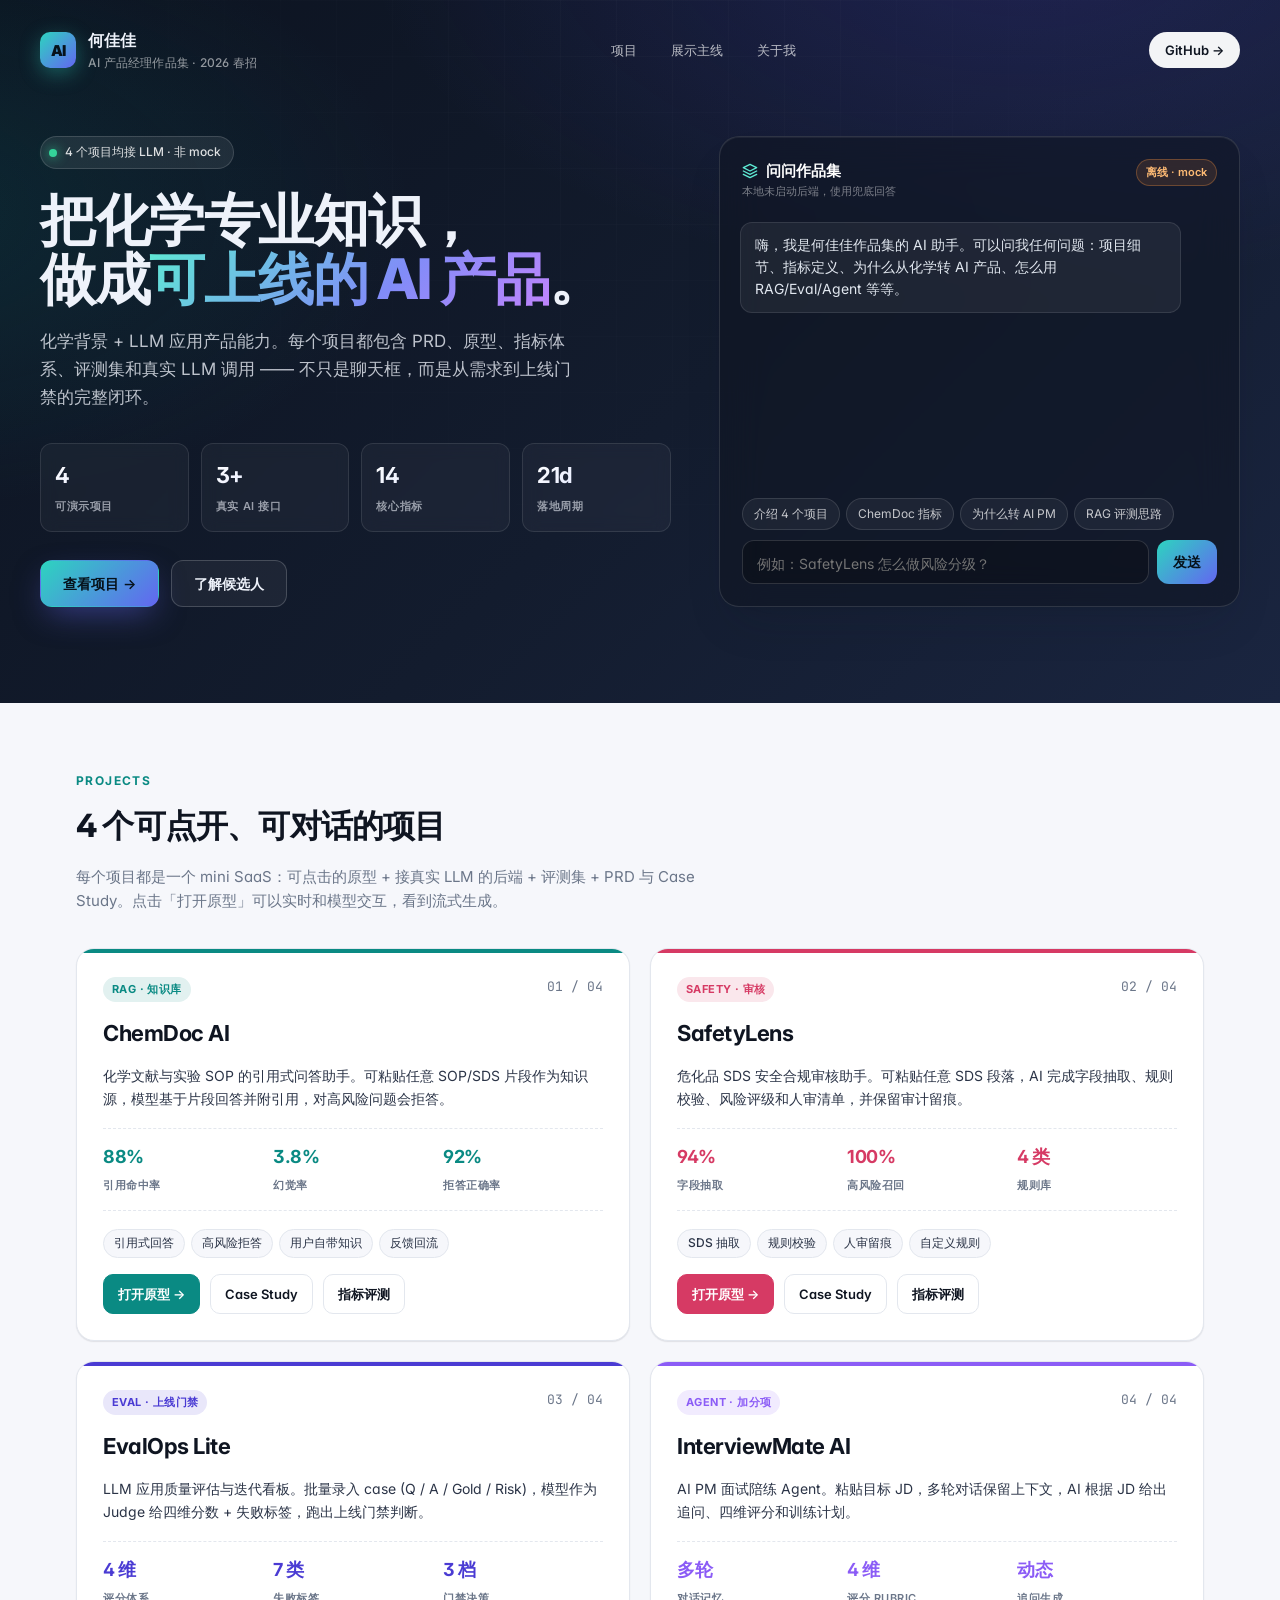
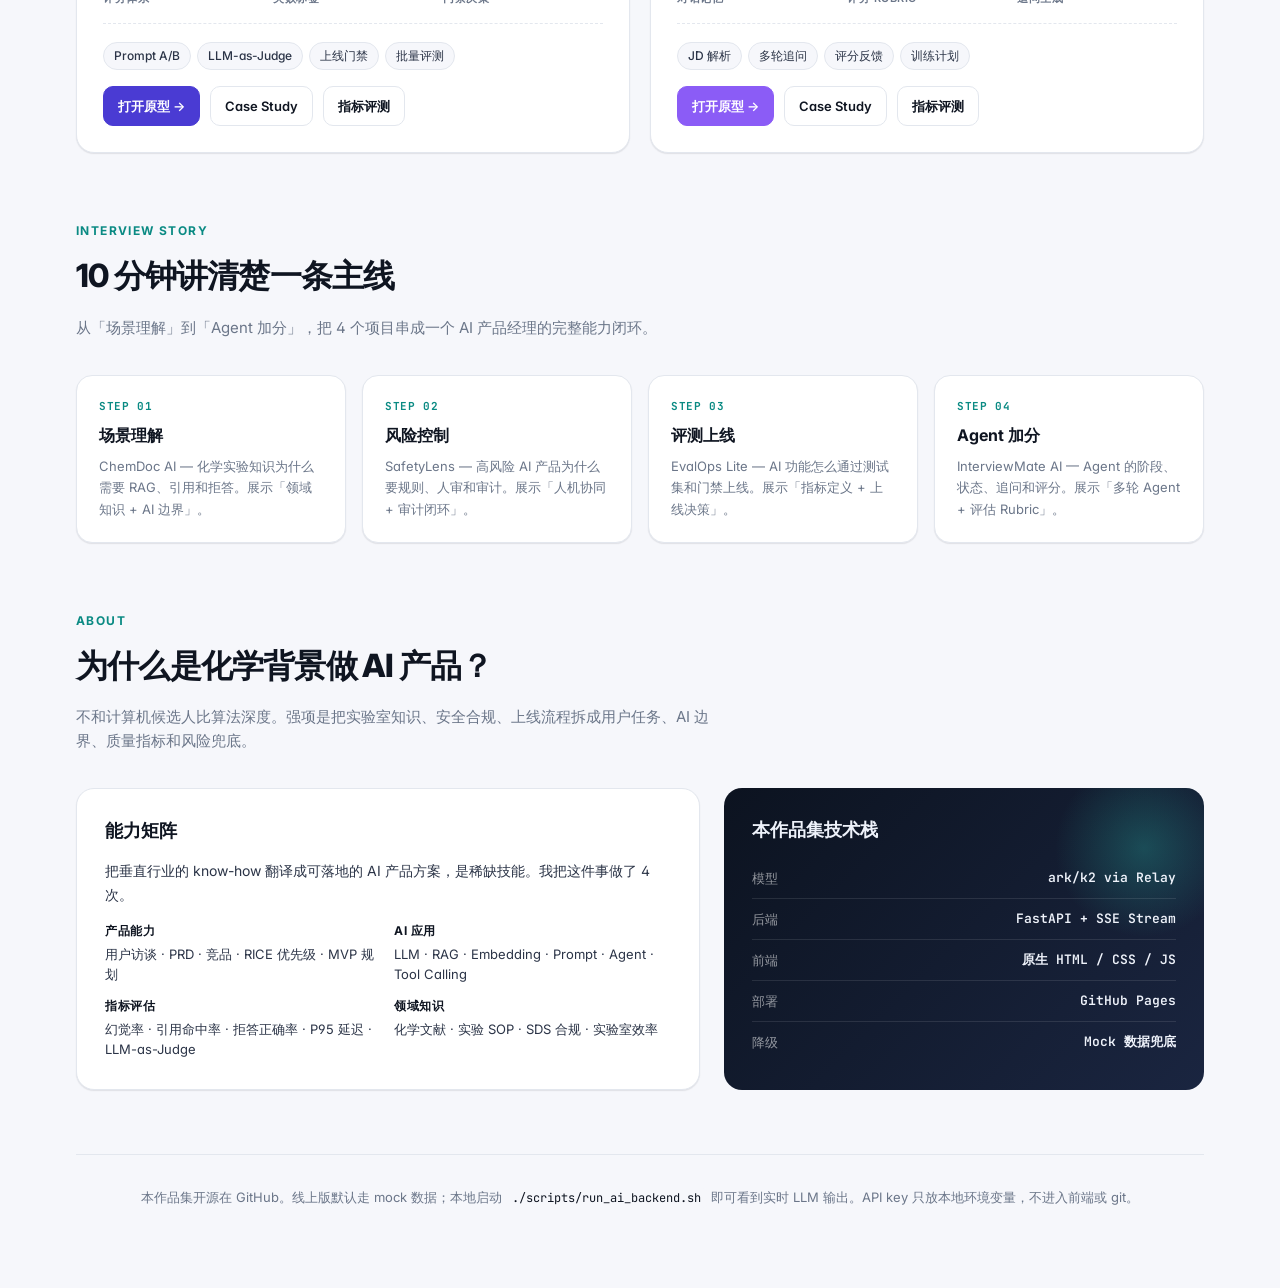
==== commit f82ccda3: "Hide internal notes from gh-pages demo interview_guide_ai_pm.md, portfolio_presentation_guide.md, pr" ====
--- a/index.html
+++ b/index.html
@@ -641,7 +641,7 @@
           </div>
           <div class="hero-cta">
             <a class="btn btn-primary" href="#projects">查看项目 →</a>
-            <a class="btn btn-ghost" href="./portfolio_presentation_guide.md">10 分钟讲解</a>
+            <a class="btn btn-ghost" href="#about">了解候选人</a>
           </div>
         </div>
 
@@ -859,7 +859,13 @@
 
     <script>
       (function () {
-        const AI_BACKEND_URL = localStorage.getItem("AI_BACKEND_URL") || "http://127.0.0.1:8787";
+        // The public github.io demo intentionally exposes NO live backend, so
+        // we never burn an API key for random visitors. Run the FastAPI
+        // backend on YOUR own machine (see README "本地 AI 调用") and it
+        // will be picked up automatically. To point at a remote backend,
+        // set localStorage AI_BACKEND_URL beforehand.
+        const DEFAULT_BACKEND_URL = "http://127.0.0.1:8787";
+        const AI_BACKEND_URL = localStorage.getItem("AI_BACKEND_URL") || DEFAULT_BACKEND_URL;
         const msgsEl = document.getElementById("askMsgs");
         const inputEl = document.getElementById("askInput");
         const sendBtn = document.getElementById("askSend");
